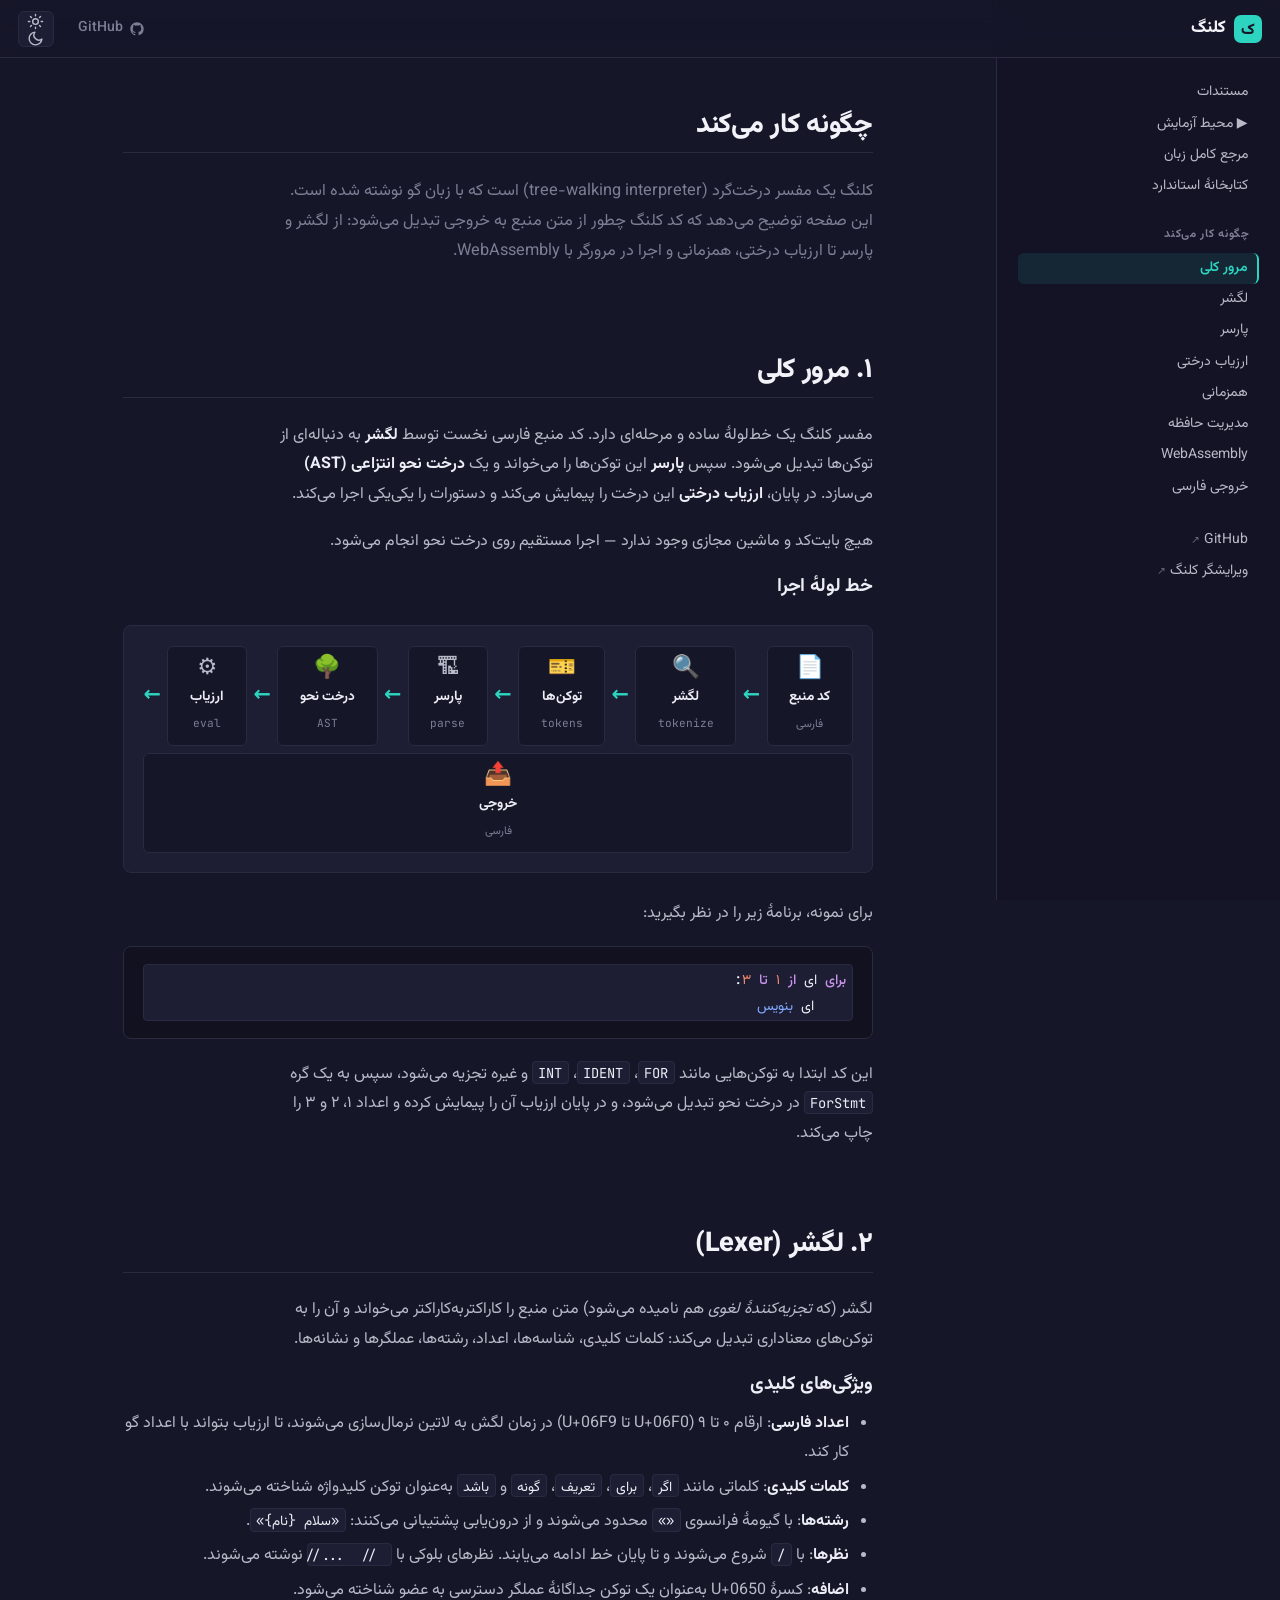
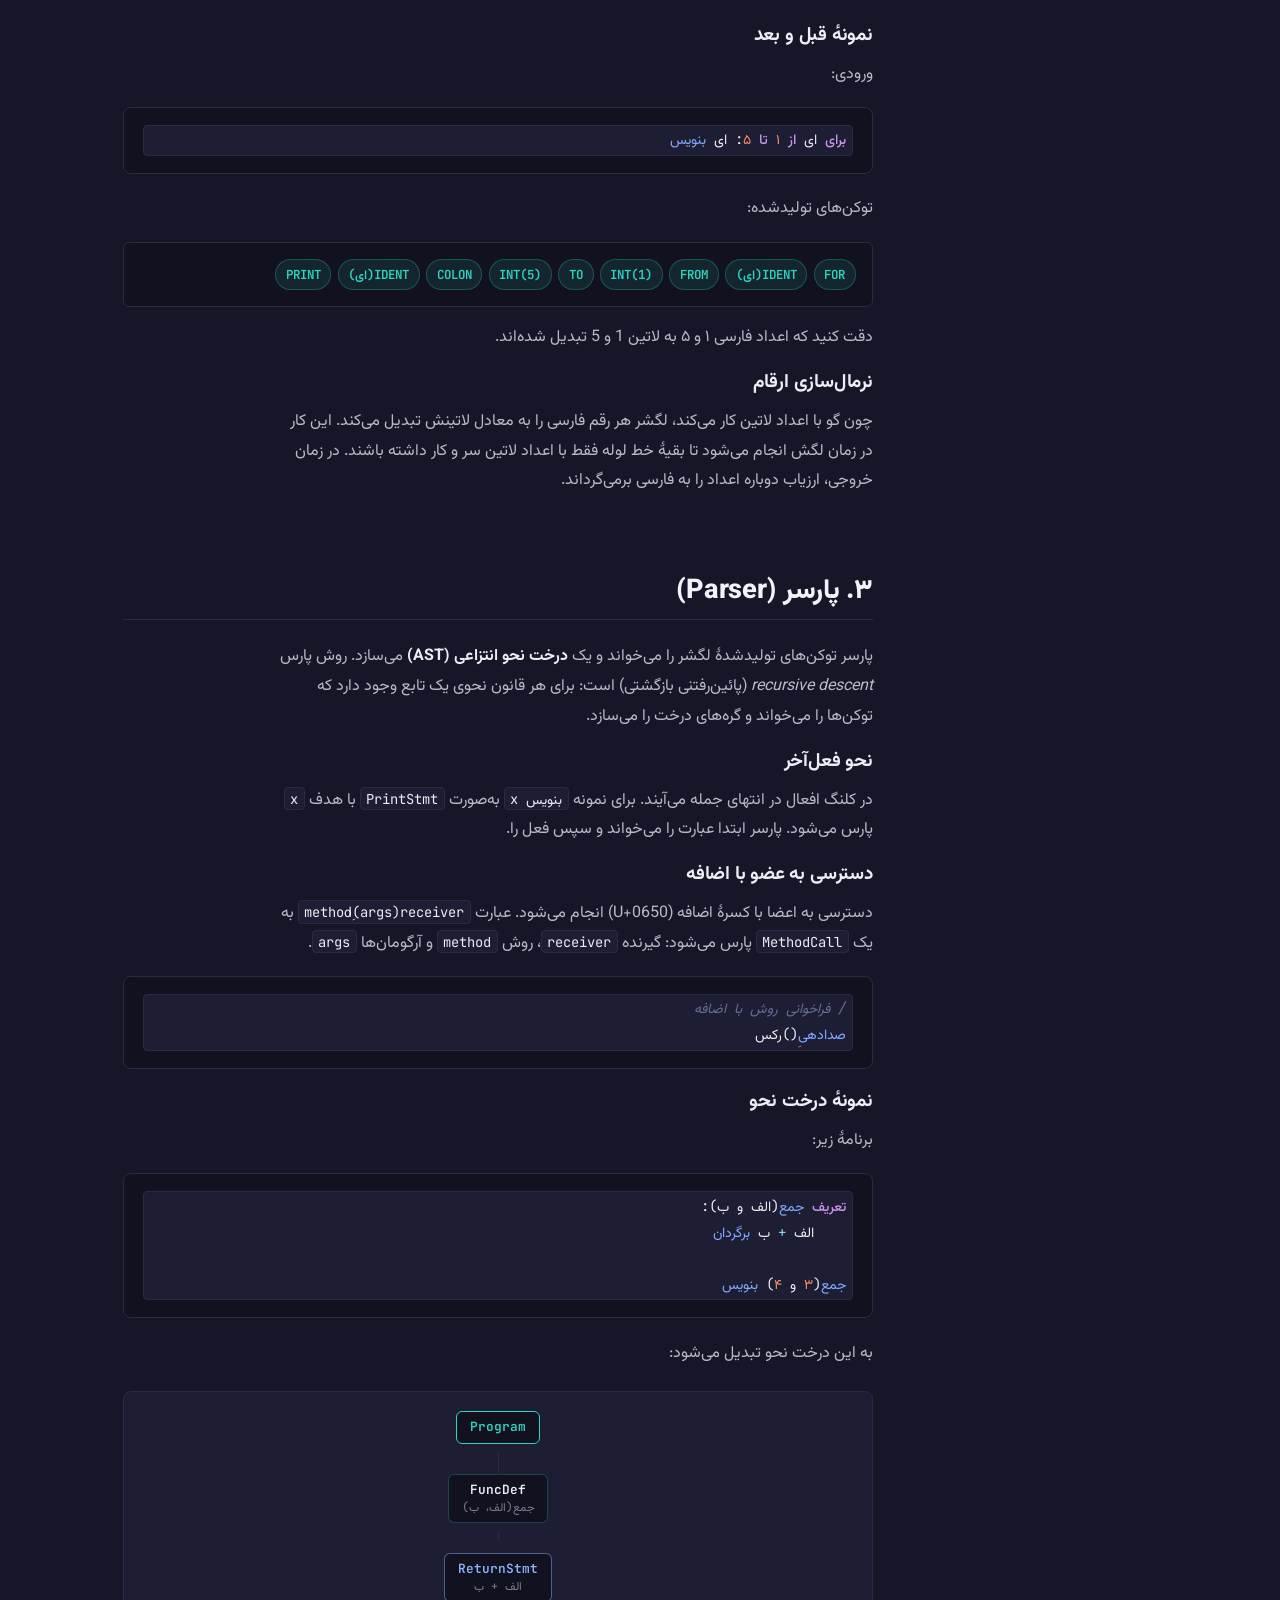
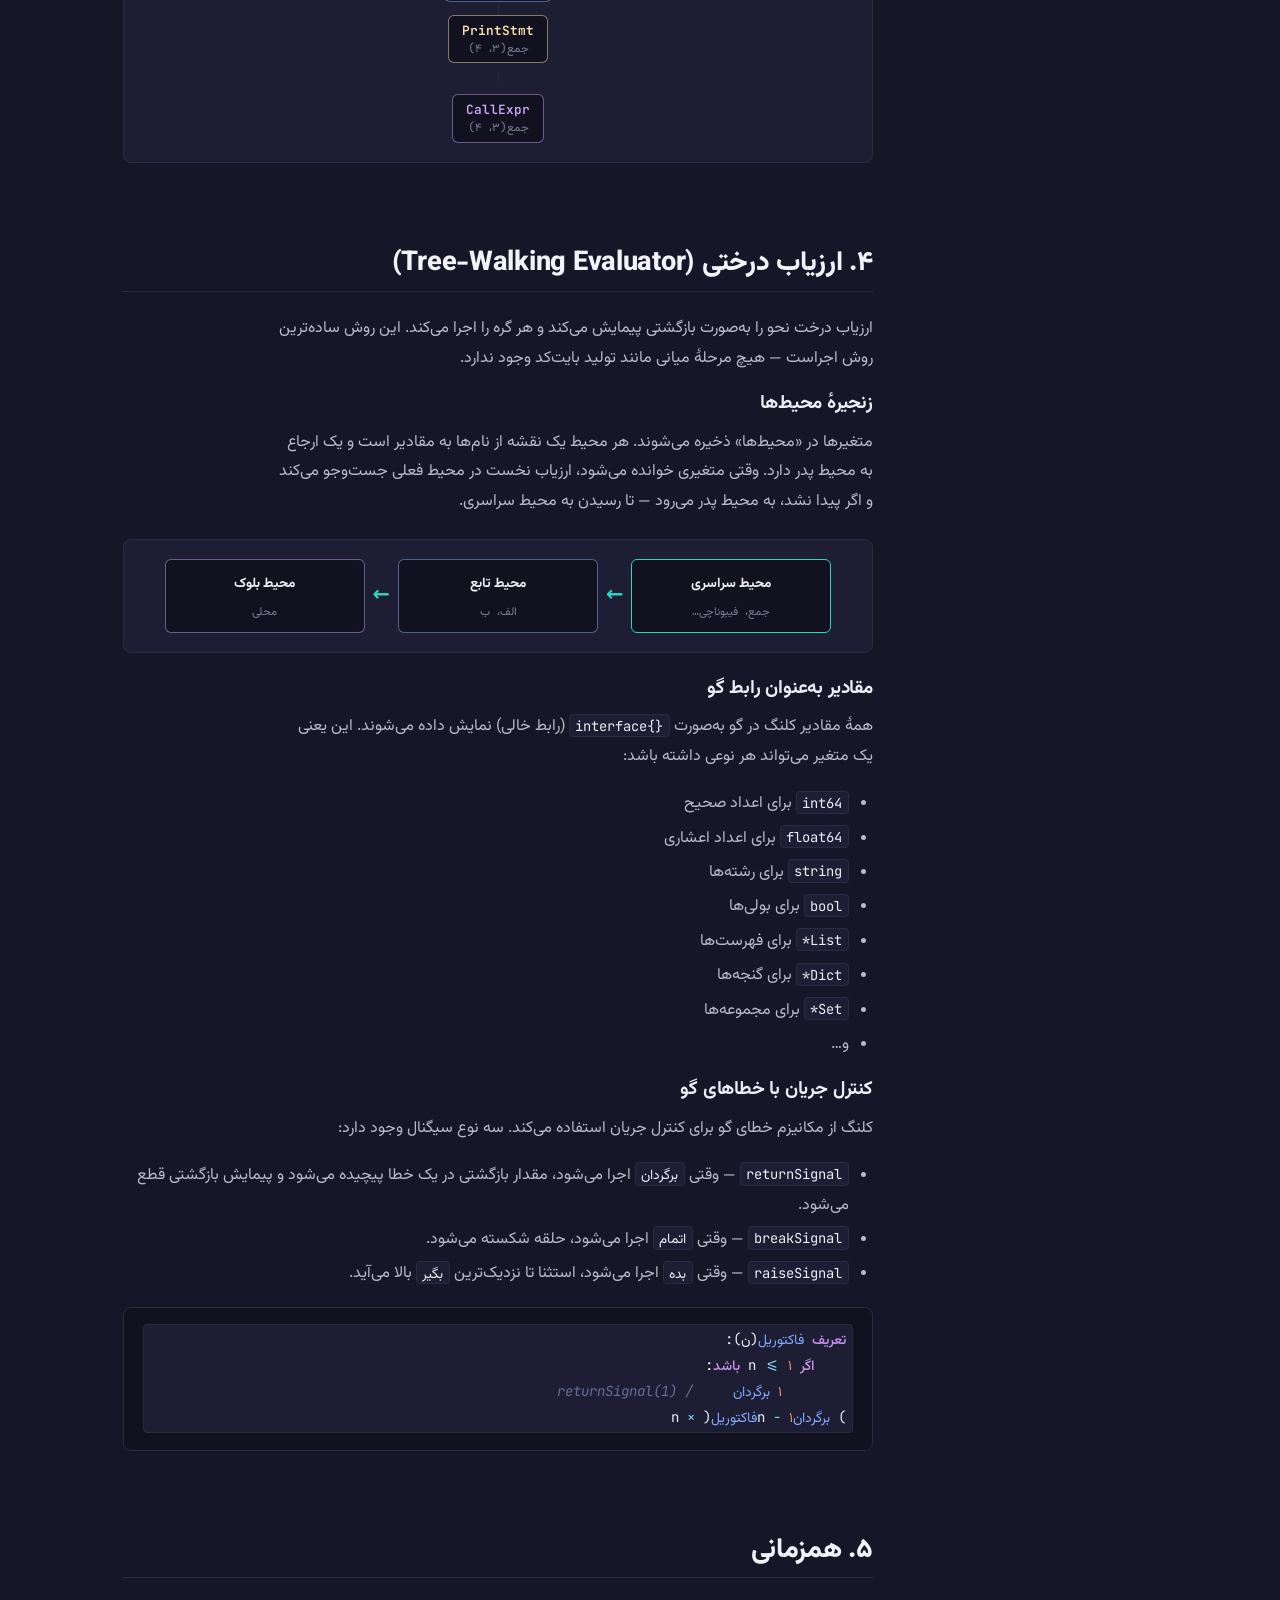
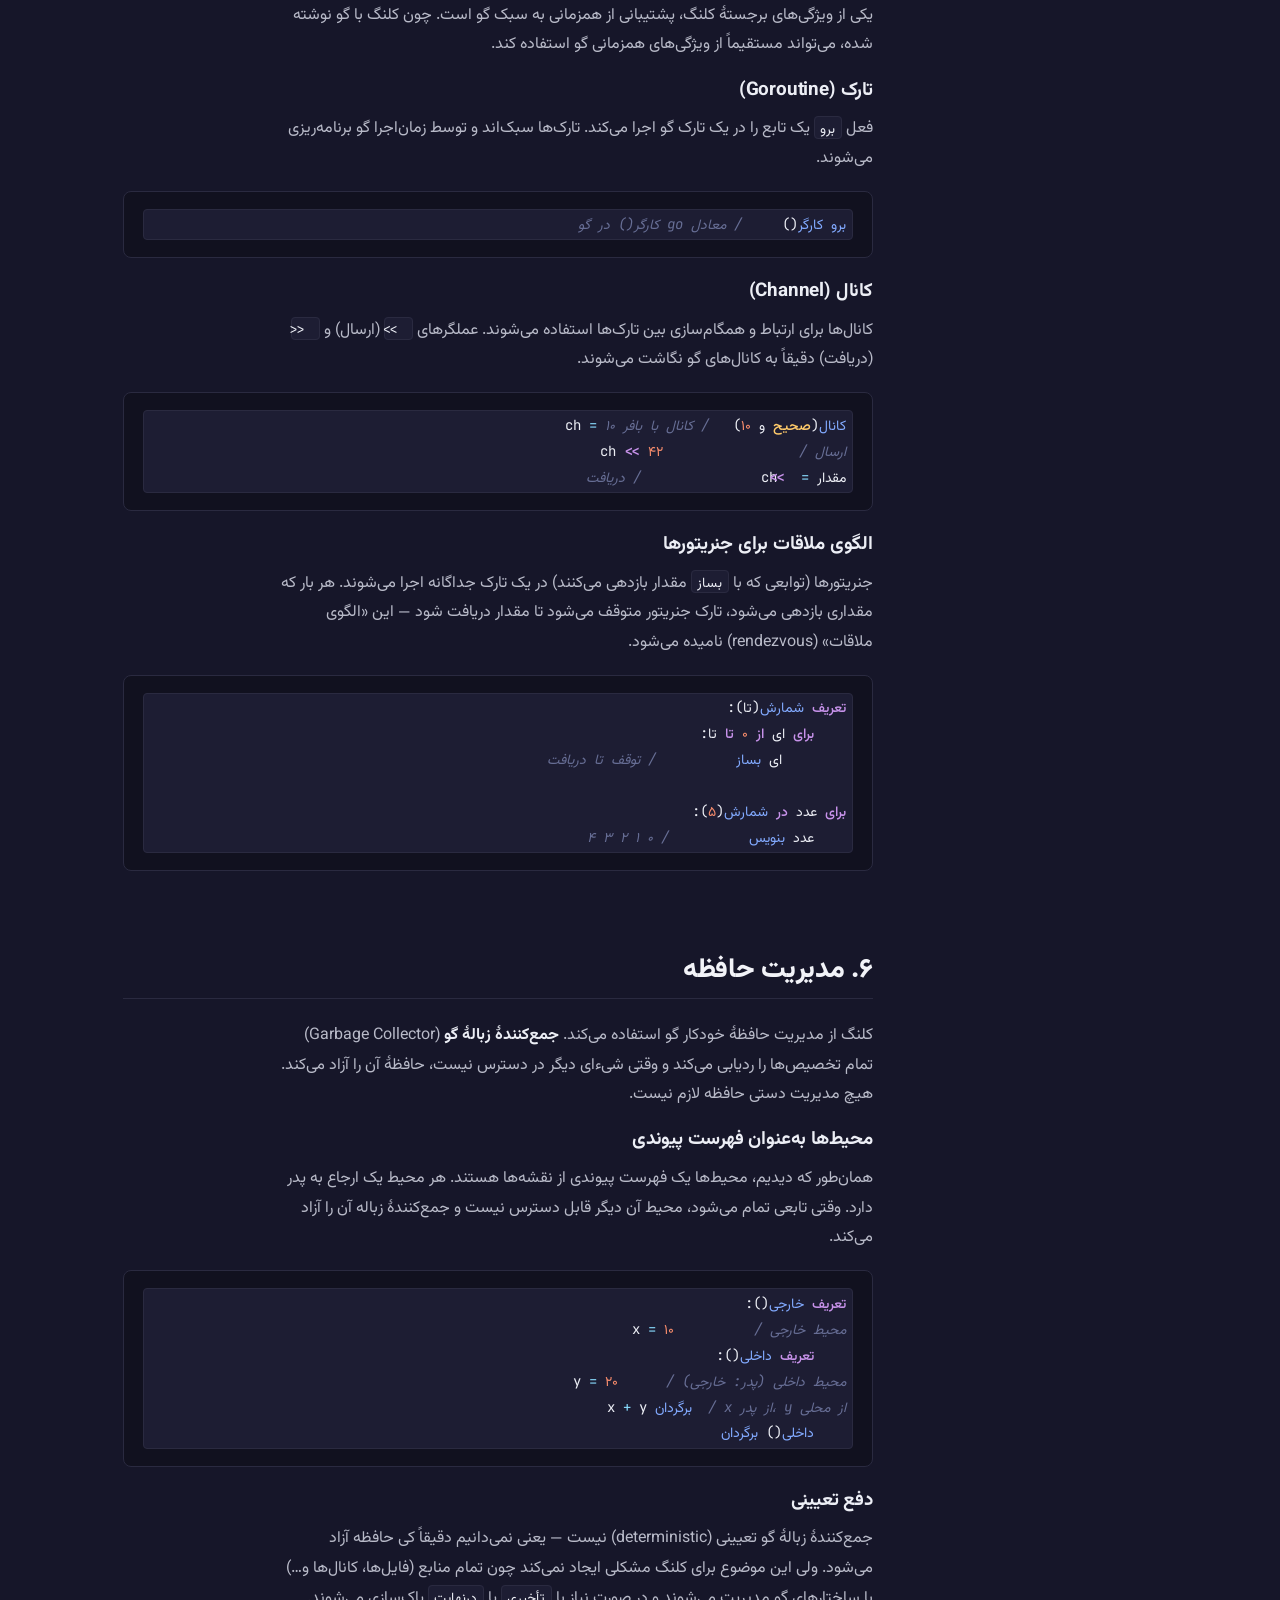
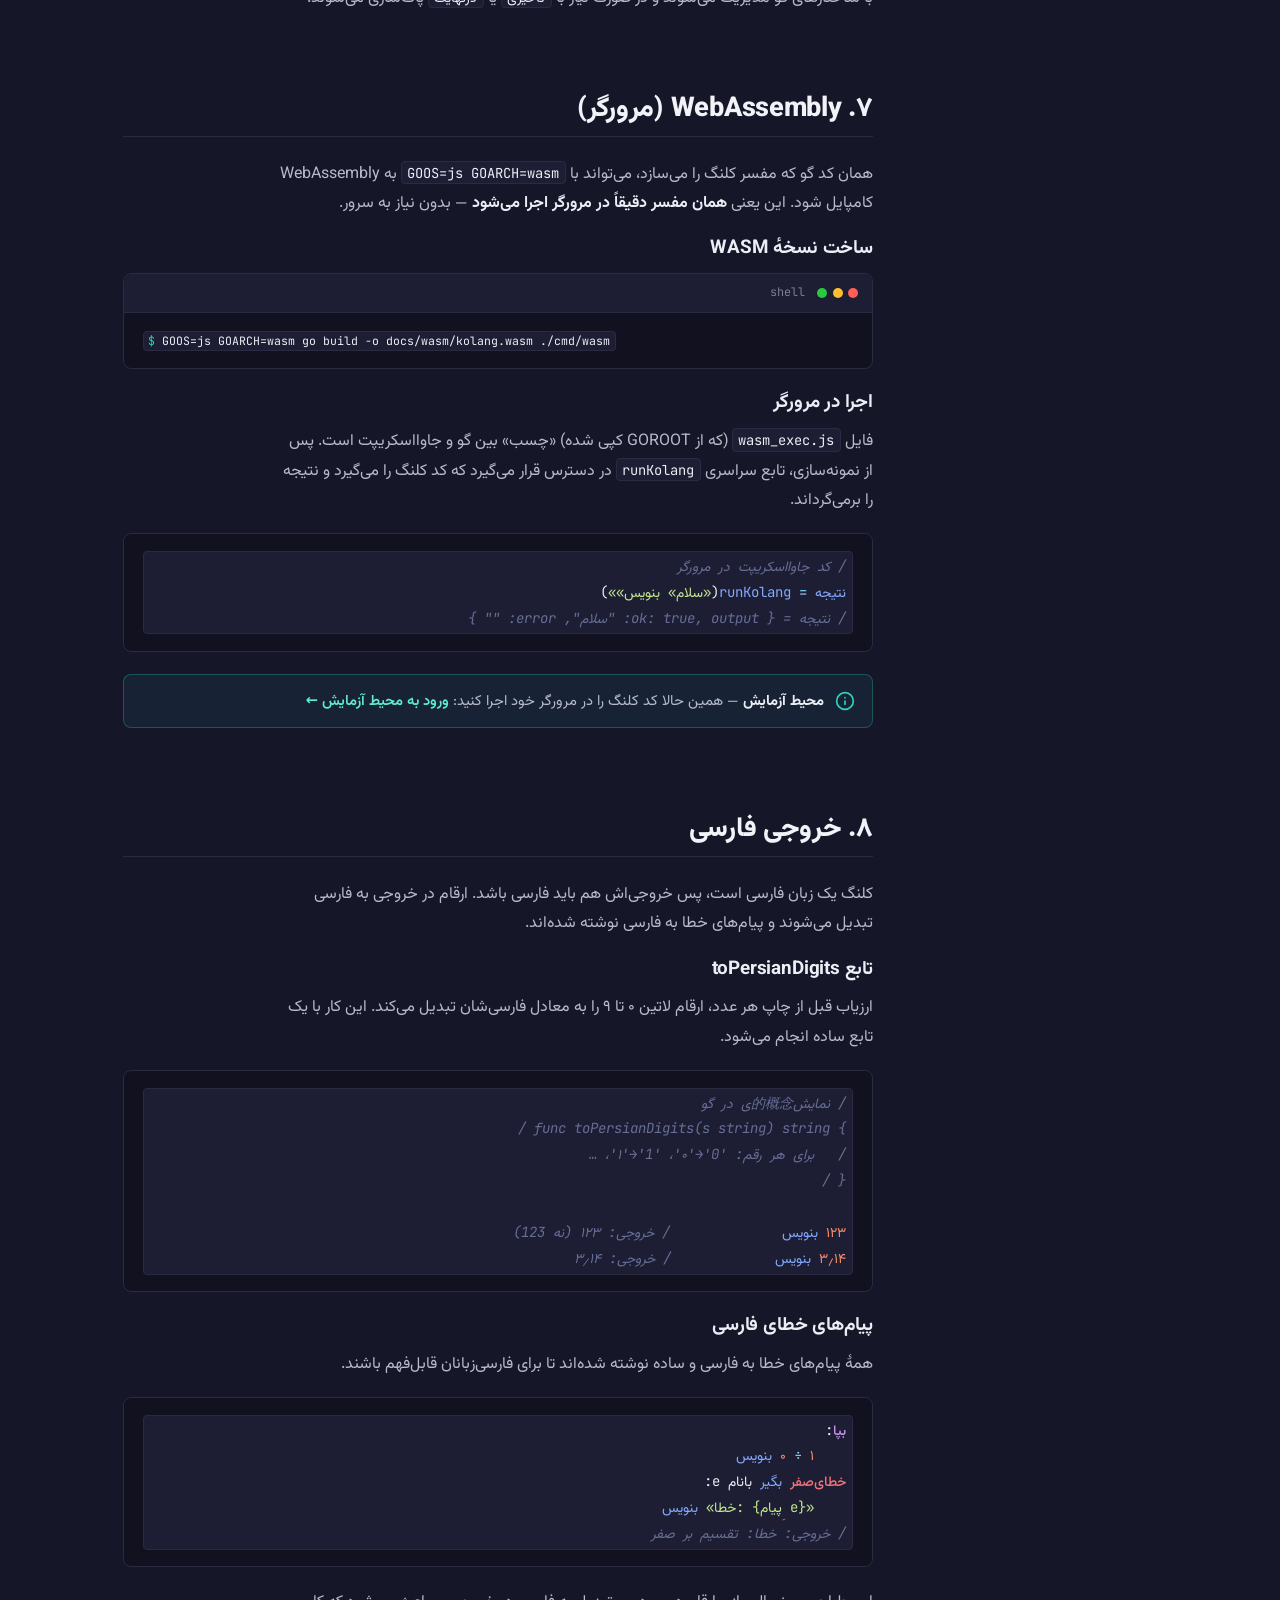
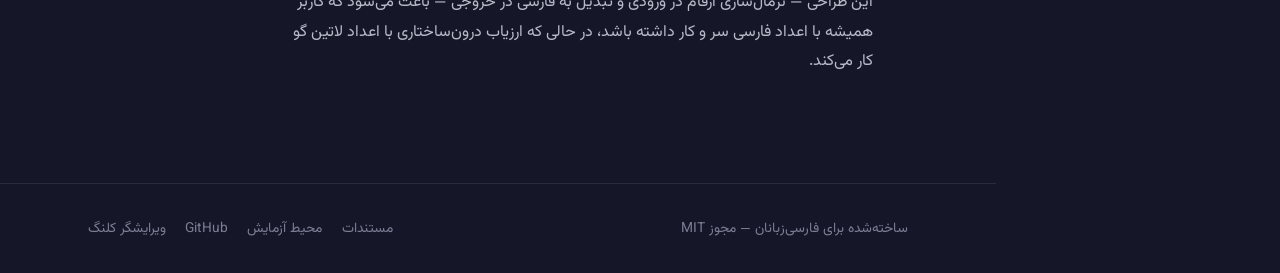
==== docs/how-it-works.html @ 3c63e70f "feat: Persian digit output + copy buttons + how-it-works page - Fix: all number output now uses Pers" ====
<!DOCTYPE html>
<html lang="fa" dir="rtl">
<head>
  <meta charset="UTF-8">
  <meta name="viewport" content="width=device-width, initial-scale=1.0">
  <title>کلنگ — چگونه کار می‌کند</title>
  <meta name="description" content="نحوهٔ کار مفسر کلنگ — از کد منبع تا خروجی. لگشر، پارسر، درخت نحو انتزاعی، ارزیاب درختی، همزمانی و WebAssembly.">
  <meta name="theme-color" content="#161629">

  <link rel="preconnect" href="https://fonts.googleapis.com">
  <link rel="preconnect" href="https://fonts.gstatic.com" crossorigin>
  <link href="https://fonts.googleapis.com/css2?family=Vazirmatn:wght@400;500;600;700;800&family=JetBrains+Mono:wght@400;500;600;700&display=swap" rel="stylesheet">

  <link rel="icon" href="data:image/svg+xml,<svg xmlns='http://www.w3.org/2000/svg' viewBox='0 0 100 100'><rect width='100' height='100' rx='22' fill='%230d9488'/><text x='50' y='72' font-size='62' text-anchor='middle' fill='white' font-family='sans-serif' font-weight='bold'>ک</text></svg>">

  <link rel="stylesheet" href="kolang-syntax-theme.css">
  <link rel="stylesheet" href="docs.css">
</head>
<body>
  <a class="skip-link" href="#main">پرش به محتوا</a>

  <!-- ============================================================ TOP BAR -->
  <header class="topbar">
    <button id="hamburger" class="hamburger" type="button" aria-label="باز کردن فهرست" aria-expanded="false">
      <svg width="20" height="20" viewBox="0 0 24 24" fill="none" stroke="currentColor" stroke-width="2" stroke-linecap="round"><path d="M3 6h18M3 12h18M3 18h18"/></svg>
    </button>
    <a class="topbar-brand" href="index.html" aria-label="کلنگ — خانه">
      <span class="brand-mark">ک</span>
      <span>کلنگ</span>
    </a>
    <span class="topbar-spacer"></span>
    <a class="topbar-link topbar-github" href="https://github.com/faralidev/kolang" target="_blank" rel="noopener">
      <svg width="16" height="16" viewBox="0 0 24 24" fill="currentColor" aria-hidden="true"><path d="M12 2C6.48 2 2 6.48 2 12c0 4.42 2.87 8.17 6.84 9.5.5.09.66-.22.66-.48v-1.7c-2.78.6-3.37-1.34-3.37-1.34-.45-1.16-1.11-1.47-1.11-1.47-.91-.62.07-.6.07-.6 1 .07 1.53 1.03 1.53 1.03.89 1.53 2.34 1.09 2.91.83.09-.65.35-1.09.63-1.34-2.22-.25-4.55-1.11-4.55-4.94 0-1.09.39-1.98 1.03-2.68-.1-.25-.45-1.27.1-2.65 0 0 .84-.27 2.75 1.02.8-.22 1.65-.33 2.5-.34.85 0 1.7.12 2.5.34 1.91-1.29 2.75-1.02 2.75-1.02.55 1.38.2 2.4.1 2.65.64.7 1.03 1.59 1.03 2.68 0 3.84-2.34 4.69-4.57 4.94.36.31.68.92.68 1.85v2.74c0 .27.16.58.67.48A10.01 10.01 0 0 0 22 12c0-5.52-4.48-10-10-10z"/></svg>
      <span>GitHub</span>
    </a>
    <button id="theme-toggle" class="theme-toggle" type="button" aria-label="تغییر حالت روشن/تاریک" aria-pressed="false">
      <svg class="icon-sun" width="17" height="17" viewBox="0 0 24 24" fill="none" stroke="currentColor" stroke-width="2" stroke-linecap="round" stroke-linejoin="round" aria-hidden="true"><circle cx="12" cy="12" r="4"/><path d="M12 2v2M12 20v2M4.9 4.9l1.4 1.4M17.7 17.7l1.4 1.4M2 12h2M20 12h2M4.9 19.1l1.4-1.4M17.7 6.3l1.4-1.4"/></svg>
      <svg class="icon-moon" width="17" height="17" viewBox="0 0 24 24" fill="none" stroke="currentColor" stroke-width="2" stroke-linecap="round" stroke-linejoin="round" aria-hidden="true"><path d="M21 12.8A9 9 0 1 1 11.2 3 7 7 0 0 0 21 12.8z"/></svg>
    </button>
  </header>

  <div id="sb-backdrop" class="sidebar-backdrop"></div>

  <!-- ============================================================ SIDEBAR -->
  <aside id="sidebar" class="sidebar" aria-label="فهرست مستندات">
    <nav class="sidebar-nav">

      <div class="sb-section">
        <a class="sb-link" href="index.html">مستندات</a>
        <a class="sb-link" href="playground.html">▶ محیط آزمایش</a>
        <a class="sb-link" href="reference.html">مرجع کامل زبان</a>
        <a class="sb-link" href="stdlib.html">کتابخانهٔ استاندارد</a>
      </div>

      <div class="sb-section">
        <span class="sb-title">چگونه کار می‌کند</span>
        <a class="sb-link" href="#overview">مرور کلی</a>
        <a class="sb-link" href="#lexer">لگشر</a>
        <a class="sb-link" href="#parser">پارسر</a>
        <a class="sb-link" href="#evaluator">ارزیاب درختی</a>
        <a class="sb-link" href="#concurrency">همزمانی</a>
        <a class="sb-link" href="#memory">مدیریت حافظه</a>
        <a class="sb-link" href="#wasm">WebAssembly</a>
        <a class="sb-link" href="#persian-output">خروجی فارسی</a>
      </div>

      <div class="sb-section">
        <a class="sb-link external" href="https://github.com/faralidev/kolang" target="_blank" rel="noopener">GitHub</a>
        <a class="sb-link external" href="https://github.com/faralidev/kolang-ide" target="_blank" rel="noopener">ویرایشگر کلنگ</a>
      </div>

    </nav>
  </aside>

  <!-- ============================================================ CONTENT -->
  <main id="main" class="content">
    <span id="top"></span>
    <div class="content-inner prose">

      <!-- ===================================================== INTRO -->
      <section class="section" id="intro">
        <h1 class="section-h2">چگونه کار می‌کند</h1>
        <p class="lead">
          کلنگ یک مفسر درخت‌گرد (tree-walking interpreter) است که با زبان گو نوشته شده است.
          این صفحه توضیح می‌دهد که کد کلنگ چطور از متن منبع به خروجی تبدیل می‌شود: از لگشر و پارسر
          تا ارزیاب درختی، همزمانی و اجرا در مرورگر با WebAssembly.
        </p>
      </section>

      <!-- ===================================================== OVERVIEW -->
      <section class="section" id="overview">
        <h2 class="section-h2">۱. مرور کلی</h2>
        <p>
          مفسر کلنگ یک خط‌لولهٔ ساده و مرحله‌ای دارد. کد منبع فارسی نخست توسط <strong>لگشر</strong>
          به دنباله‌ای از توکن‌ها تبدیل می‌شود. سپس <strong>پارسر</strong> این توکن‌ها را می‌خواند
          و یک <strong>درخت نحو انتزاعی (AST)</strong> می‌سازد. در پایان، <strong>ارزیاب درختی</strong>
          این درخت را پیمایش می‌کند و دستورات را یکی‌یکی اجرا می‌کند.
        </p>
        <p>هیچ بایت‌کد و ماشین مجازی وجود ندارد — اجرا مستقیم روی درخت نحو انجام می‌شود.</p>

        <h3 class="section-h3">خط لولهٔ اجرا</h3>
        <div class="pipeline" role="img" aria-label="خط لولهٔ اجرای کلنگ: کد منبع، لگشر، توکن‌ها، پارسر، درخت نحو، ارزیاب، خروجی">
          <div class="pipeline-step">
            <span class="pipeline-icon">📄</span>
            <span class="pipeline-label">کد منبع</span>
            <span class="pipeline-sub">فارسی</span>
          </div>
          <span class="pipeline-arrow" aria-hidden="true">←</span>
          <div class="pipeline-step">
            <span class="pipeline-icon">🔍</span>
            <span class="pipeline-label">لگشر</span>
            <span class="pipeline-sub">tokenize</span>
          </div>
          <span class="pipeline-arrow" aria-hidden="true">←</span>
          <div class="pipeline-step">
            <span class="pipeline-icon">🎫</span>
            <span class="pipeline-label">توکن‌ها</span>
            <span class="pipeline-sub">tokens</span>
          </div>
          <span class="pipeline-arrow" aria-hidden="true">←</span>
          <div class="pipeline-step">
            <span class="pipeline-icon">🏗</span>
            <span class="pipeline-label">پارسر</span>
            <span class="pipeline-sub">parse</span>
          </div>
          <span class="pipeline-arrow" aria-hidden="true">←</span>
          <div class="pipeline-step">
            <span class="pipeline-icon">🌳</span>
            <span class="pipeline-label">درخت نحو</span>
            <span class="pipeline-sub">AST</span>
          </div>
          <span class="pipeline-arrow" aria-hidden="true">←</span>
          <div class="pipeline-step">
            <span class="pipeline-icon">⚙️</span>
            <span class="pipeline-label">ارزیاب</span>
            <span class="pipeline-sub">eval</span>
          </div>
          <span class="pipeline-arrow" aria-hidden="true">←</span>
          <div class="pipeline-step">
            <span class="pipeline-icon">📤</span>
            <span class="pipeline-label">خروجی</span>
            <span class="pipeline-sub">فارسی</span>
          </div>
        </div>

        <p>برای نمونه، برنامهٔ زیر را در نظر بگیرید:</p>
        <pre class="kolang-code" dir="ltr"><code><span class="kolang-keyword">برای</span> ای <span class="kolang-keyword">از</span> <span class="kolang-number">۱</span> <span class="kolang-keyword">تا</span> <span class="kolang-number">۳</span>:
    ای <span class="kolang-builtin">بنویس</span></code></pre>
        <p>
          این کد ابتدا به توکن‌هایی مانند <code>FOR</code>، <code>IDENT</code>، <code>INT</code> و غیره
          تجزیه می‌شود، سپس به یک گره <code>ForStmt</code> در درخت نحو تبدیل می‌شود، و در پایان
          ارزیاب آن را پیمایش کرده و اعداد ۱، ۲ و ۳ را چاپ می‌کند.
        </p>
      </section>

      <!-- ===================================================== LEXER -->
      <section class="section" id="lexer">
        <h2 class="section-h2">۲. لگشر (Lexer)</h2>
        <p>
          لگشر (که <em>تجزیه‌کنندهٔ لغوی</em> هم نامیده می‌شود) متن منبع را کاراکتر‌به‌کاراکتر
          می‌خواند و آن را به توکن‌های معناداری تبدیل می‌کند: کلمات کلیدی، شناسه‌ها، اعداد،
          رشته‌ها، عملگرها و نشانه‌ها.
        </p>

        <h3 class="section-h3">ویژگی‌های کلیدی</h3>
        <ul>
          <li><strong>اعداد فارسی</strong>: ارقام ۰ تا ۹ (U+06F0 تا U+06F9) در زمان لگش به لاتین نرمال‌سازی می‌شوند، تا ارزیاب بتواند با اعداد گو کار کند.</li>
          <li><strong>کلمات کلیدی</strong>: کلماتی مانند <code>اگر</code>، <code>برای</code>، <code>تعریف</code>، <code>گونه</code> و <code>باشد</code> به‌عنوان توکن کلیدواژه شناخته می‌شوند.</li>
          <li><strong>رشته‌ها</strong>: با گیومهٔ فرانسوی <code>«»</code> محدود می‌شوند و از درون‌یابی پشتیبانی می‌کنند: <code>«سلام {نام}»</code>.</li>
          <li><strong>نظرها</strong>: با <code>/</code> شروع می‌شوند و تا پایان خط ادامه می‌یابند. نظرهای بلوکی با <code>// ... //</code> نوشته می‌شوند.</li>
          <li><strong>اضافه</strong>: کسرهٔ U+0650 به‌عنوان یک توکن جداگانهٔ عملگر دسترسی به عضو شناخته می‌شود.</li>
        </ul>

        <h3 class="section-h3">نمونهٔ قبل و بعد</h3>
        <p>ورودی:</p>
        <pre class="kolang-code" dir="ltr"><code><span class="kolang-keyword">برای</span> ای <span class="kolang-keyword">از</span> <span class="kolang-number">۱</span> <span class="kolang-keyword">تا</span> <span class="kolang-number">۵</span>: ای <span class="kolang-builtin">بنویس</span></code></pre>
        <p>توکن‌های تولیدشده:</p>
        <div class="token-list">
          <span class="token-chip">FOR</span>
          <span class="token-chip">IDENT(ای)</span>
          <span class="token-chip">FROM</span>
          <span class="token-chip">INT(1)</span>
          <span class="token-chip">TO</span>
          <span class="token-chip">INT(5)</span>
          <span class="token-chip">COLON</span>
          <span class="token-chip">IDENT(ای)</span>
          <span class="token-chip">PRINT</span>
        </div>
        <p>دقت کنید که اعداد فارسی ۱ و ۵ به لاتین 1 و 5 تبدیل شده‌اند.</p>

        <h3 class="section-h3">نرمال‌سازی ارقام</h3>
        <p>
          چون گو با اعداد لاتین کار می‌کند، لگشر هر رقم فارسی را به معادل لاتینش تبدیل می‌کند.
          این کار در زمان لگش انجام می‌شود تا بقیهٔ خط لوله فقط با اعداد لاتین سر و کار داشته باشند.
          در زمان خروجی، ارزیاب دوباره اعداد را به فارسی برمی‌گرداند.
        </p>
      </section>

      <!-- ===================================================== PARSER -->
      <section class="section" id="parser">
        <h2 class="section-h2">۳. پارسر (Parser)</h2>
        <p>
          پارسر توکن‌های تولیدشدهٔ لگشر را می‌خواند و یک <strong>درخت نحو انتزاعی (AST)</strong>
          می‌سازد. روش پارس <em>recursive descent</em> (پائین‌رفتنی بازگشتی) است: برای هر قانون
          نحوی یک تابع وجود دارد که توکن‌ها را می‌خواند و گره‌های درخت را می‌سازد.
        </p>

        <h3 class="section-h3">نحو فعل‌آخر</h3>
        <p>
          در کلنگ افعال در انتهای جمله می‌آیند. برای نمونه <code>x بنویس</code> به‌صورت
          <code>PrintStmt</code> با هدف <code>x</code> پارس می‌شود. پارسر ابتدا عبارت را می‌خواند
          و سپس فعل را.
        </p>

        <h3 class="section-h3">دسترسی به عضو با اضافه</h3>
        <p>
          دسترسی به اعضا با کسرهٔ اضافه (U+0650) انجام می‌شود. عبارت
          <code>methodِ(args)receiver</code> به یک <code>MethodCall</code> پارس می‌شود: گیرنده
          <code>receiver</code>، روش <code>method</code> و آرگومان‌ها <code>args</code>.
        </p>
        <pre class="kolang-code" dir="ltr"><code><span class="kolang-comment">/ فراخوانی روش با اضافه</span>
<span class="kolang-function-name">صدادهی</span><span class="kolang-ezafe">ِ</span>()رکس</code></pre>

        <h3 class="section-h3">نمونهٔ درخت نحو</h3>
        <p>برنامهٔ زیر:</p>
        <pre class="kolang-code" dir="ltr"><code><span class="kolang-keyword">تعریف</span> <span class="kolang-function-name">جمع</span>(الف و ب):
    الف <span class="kolang-operator">+</span> ب <span class="kolang-builtin">برگردان</span>

<span class="kolang-function-name">جمع</span>(<span class="kolang-number">۳</span> و <span class="kolang-number">۴</span>) <span class="kolang-builtin">بنویس</span></code></pre>
        <p>به این درخت نحو تبدیل می‌شود:</p>
        <div class="ast-tree" role="img" aria-label="نمایش درخت نحو">
          <div class="ast-node ast-root">Program</div>
          <div class="ast-children">
            <div class="ast-branch">
              <div class="ast-node ast-func">FuncDef<br><small>جمع(الف، ب)</small></div>
              <div class="ast-children">
                <div class="ast-node ast-expr">ReturnStmt<br><small>الف + ب</small></div>
              </div>
            </div>
            <div class="ast-branch">
              <div class="ast-node ast-stmt">PrintStmt<br><small>جمع(۳، ۴)</small></div>
              <div class="ast-children">
                <div class="ast-node ast-call">CallExpr<br><small>جمع(۳، ۴)</small></div>
              </div>
            </div>
          </div>
        </div>
      </section>

      <!-- ===================================================== EVALUATOR -->
      <section class="section" id="evaluator">
        <h2 class="section-h2">۴. ارزیاب درختی (Tree-Walking Evaluator)</h2>
        <p>
          ارزیاب درخت نحو را به‌صورت بازگشتی پیمایش می‌کند و هر گره را اجرا می‌کند. این روش
          ساده‌ترین روش اجراست — هیچ مرحلهٔ میانی مانند تولید بایت‌کد وجود ندارد.
        </p>

        <h3 class="section-h3">زنجیرهٔ محیط‌ها</h3>
        <p>
          متغیرها در «محیط‌ها» ذخیره می‌شوند. هر محیط یک نقشه از نام‌ها به مقادیر است و یک
          ارجاع به محیط پدر دارد. وقتی متغیری خوانده می‌شود، ارزیاب نخست در محیط فعلی جست‌وجو
          می‌کند و اگر پیدا نشد، به محیط پدر می‌رود — تا رسیدن به محیط سراسری.
        </p>
        <div class="env-chain" role="img" aria-label="زنجیرهٔ محیط‌ها">
          <div class="env-box env-global"><strong>محیط سراسری</strong><br><small>جمع، فیبوناچی…</small></div>
          <span class="env-arrow" aria-hidden="true">←</span>
          <div class="env-box env-func"><strong>محیط تابع</strong><br><small>الف، ب</small></div>
          <span class="env-arrow" aria-hidden="true">←</span>
          <div class="env-box env-block"><strong>محیط بلوک</strong><br><small>محلی</small></div>
        </div>

        <h3 class="section-h3">مقادیر به‌عنوان رابط گو</h3>
        <p>
          همهٔ مقادیر کلنگ در گو به‌صورت <code>interface{}</code> (رابط خالی) نمایش داده می‌شوند.
          این یعنی یک متغیر می‌تواند هر نوعی داشته باشد:
        </p>
        <ul>
          <li><code>int64</code> برای اعداد صحیح</li>
          <li><code>float64</code> برای اعداد اعشاری</li>
          <li><code>string</code> برای رشته‌ها</li>
          <li><code>bool</code> برای بولی‌ها</li>
          <li><code>*List</code> برای فهرست‌ها</li>
          <li><code>*Dict</code> برای گنجه‌ها</li>
          <li><code>*Set</code> برای مجموعه‌ها</li>
          <li>و…</li>
        </ul>

        <h3 class="section-h3">کنترل جریان با خطاهای گو</h3>
        <p>
          کلنگ از مکانیزم خطای گو برای کنترل جریان استفاده می‌کند. سه نوع سیگنال وجود دارد:
        </p>
        <ul>
          <li><code>returnSignal</code> — وقتی <code>برگردان</code> اجرا می‌شود، مقدار بازگشتی در یک خطا پیچیده می‌شود و پیمایش بازگشتی قطع می‌شود.</li>
          <li><code>breakSignal</code> — وقتی <code>اتمام</code> اجرا می‌شود، حلقه شکسته می‌شود.</li>
          <li><code>raiseSignal</code> — وقتی <code>بده</code> اجرا می‌شود، استثنا تا نزدیک‌ترین <code>بگیر</code> بالا می‌آید.</li>
        </ul>
        <pre class="kolang-code" dir="ltr"><code><span class="kolang-keyword">تعریف</span> <span class="kolang-function-name">فاکتوریل</span>(ن):
    <span class="kolang-keyword">اگر</span> n <span class="kolang-operator">&lt;=</span> <span class="kolang-number">۱</span> <span class="kolang-keyword">باشد</span>:
        <span class="kolang-number">۱</span> <span class="kolang-builtin">برگردان</span>     <span class="kolang-comment">/ returnSignal(1)</span>
    n <span class="kolang-operator">×</span> <span class="kolang-function-name">فاکتوریل</span>(n <span class="kolang-operator">-</span> <span class="kolang-number">۱</span>) <span class="kolang-builtin">برگردان</span></code></pre>
      </section>

      <!-- ===================================================== CONCURRENCY -->
      <section class="section" id="concurrency">
        <h2 class="section-h2">۵. همزمانی</h2>
        <p>
          یکی از ویژگی‌های برجستهٔ کلنگ، پشتیبانی از همزمانی به سبک گو است. چون کلنگ با گو نوشته
          شده، می‌تواند مستقیماً از ویژگی‌های همزمانی گو استفاده کند.
        </p>

        <h3 class="section-h3">تارک (Goroutine)</h3>
        <p>
          فعل <code>برو</code> یک تابع را در یک تارک گو اجرا می‌کند. تارک‌ها سبک‌اند و توسط
          زمان‌اجرا گو برنامه‌ریزی می‌شوند.
        </p>
        <pre class="kolang-code" dir="ltr"><code><span class="kolang-builtin">برو</span> <span class="kolang-function-name">کارگر</span>()     <span class="kolang-comment">/ معادل go کارگر() در گو</span></code></pre>

        <h3 class="section-h3">کانال (Channel)</h3>
        <p>
          کانال‌ها برای ارتباط و همگام‌سازی بین تارک‌ها استفاده می‌شوند. عملگرهای
          <code>&lt;&lt;</code> (ارسال) و <code>&gt;&gt;</code> (دریافت) دقیقاً به کانال‌های گو نگاشت می‌شوند.
        </p>
        <pre class="kolang-code" dir="ltr"><code>ch <span class="kolang-operator">=</span> <span class="kolang-builtin">کانال</span>(<span class="kolang-class-name">صحیح</span> و <span class="kolang-number">۱۰</span>)   <span class="kolang-comment">/ کانال با بافر ۱۰</span>
ch <span class="kolang-channel-op">&lt;&lt;</span> <span class="kolang-number">۴۲</span>                 <span class="kolang-comment">/ ارسال</span>
مقدار <span class="kolang-operator">=</span> <span class="kolang-channel-op">&gt;&gt;</span>ch               <span class="kolang-comment">/ دریافت</span></code></pre>

        <h3 class="section-h3">الگوی ملاقات برای جنریتورها</h3>
        <p>
          جنریتورها (توابعی که با <code>بساز</code> مقدار بازدهی می‌کنند) در یک تارک جداگانه اجرا
          می‌شوند. هر بار که مقداری بازدهی می‌شود، تارک جنریتور متوقف می‌شود تا مقدار دریافت شود —
          این «الگوی ملاقات» (rendezvous) نامیده می‌شود.
        </p>
        <pre class="kolang-code" dir="ltr"><code><span class="kolang-keyword">تعریف</span> <span class="kolang-function-name">شمارش</span>(تا):
    <span class="kolang-keyword">برای</span> ای <span class="kolang-keyword">از</span> <span class="kolang-number">۰</span> <span class="kolang-keyword">تا</span> تا:
        ای <span class="kolang-builtin">بساز</span>          <span class="kolang-comment">/ توقف تا دریافت</span>

<span class="kolang-keyword">برای</span> عدد <span class="kolang-keyword">در</span> <span class="kolang-function-name">شمارش</span>(<span class="kolang-number">۵</span>):
    عدد <span class="kolang-builtin">بنویس</span>          <span class="kolang-comment">/ ۰ ۱ ۲ ۳ ۴</span></code></pre>
      </section>

      <!-- ===================================================== MEMORY -->
      <section class="section" id="memory">
        <h2 class="section-h2">۶. مدیریت حافظه</h2>
        <p>
          کلنگ از مدیریت حافظهٔ خودکار گو استفاده می‌کند. <strong>جمع‌کنندهٔ زبالهٔ گو</strong>
          (Garbage Collector) تمام تخصیص‌ها را ردیابی می‌کند و وقتی شیء‌ای دیگر در دسترس نیست،
          حافظهٔ آن را آزاد می‌کند. هیچ مدیریت دستی حافظه لازم نیست.
        </p>

        <h3 class="section-h3">محیط‌ها به‌عنوان فهرست پیوندی</h3>
        <p>
          همان‌طور که دیدیم، محیط‌ها یک فهرست پیوندی از نقشه‌ها هستند. هر محیط یک ارجاع به پدر
          دارد. وقتی تابعی تمام می‌شود، محیط آن دیگر قابل دسترس نیست و جمع‌کنندهٔ زباله آن را
          آزاد می‌کند.
        </p>
        <pre class="kolang-code" dir="ltr"><code><span class="kolang-keyword">تعریف</span> <span class="kolang-function-name">خارجی</span>():
    x <span class="kolang-operator">=</span> <span class="kolang-number">۱۰</span>          <span class="kolang-comment">/ محیط خارجی</span>
    <span class="kolang-keyword">تعریف</span> <span class="kolang-function-name">داخلی</span>():
        y <span class="kolang-operator">=</span> <span class="kolang-number">۲۰</span>      <span class="kolang-comment">/ محیط داخلی (پدر: خارجی)</span>
        x <span class="kolang-operator">+</span> y <span class="kolang-builtin">برگردان</span>  <span class="kolang-comment">/ x از پدر، y از محلی</span>
    <span class="kolang-function-name">داخلی</span>() <span class="kolang-builtin">برگردان</span></code></pre>

        <h3 class="section-h3">دفع تعیینی</h3>
        <p>
          جمع‌کنندهٔ زبالهٔ گو تعیینی (deterministic) نیست — یعنی نمی‌دانیم دقیقاً کی حافظه آزاد
          می‌شود. ولی این موضوع برای کلنگ مشکلی ایجاد نمی‌کند چون تمام منابع (فایل‌ها، کانال‌ها و…)
          با ساختارهای گو مدیریت می‌شوند و در صورت نیاز با <code>تأخیری</code> یا <code>درنهایت</code>
          پاک‌سازی می‌شوند.
        </p>
      </section>

      <!-- ===================================================== WASM -->
      <section class="section" id="wasm">
        <h2 class="section-h2">۷. WebAssembly (مرورگر)</h2>
        <p>
          همان کد گو که مفسر کلنگ را می‌سازد، می‌تواند با <code>GOOS=js GOARCH=wasm</code> به
          WebAssembly کامپایل شود. این یعنی <strong>همان مفسر دقیقاً در مرورگر اجرا می‌شود</strong> —
          بدون نیاز به سرور.
        </p>

        <h3 class="section-h3">ساخت نسخهٔ WASM</h3>
        <div class="terminal">
          <div class="terminal-bar"><span class="dots"><span class="dot dot-r"></span><span class="dot dot-y"></span><span class="dot dot-g"></span></span><span class="terminal-title">shell</span></div>
          <pre class="terminal-body"><code><span class="prompt">$</span> GOOS=js GOARCH=wasm go build -o docs/wasm/kolang.wasm ./cmd/wasm</code></pre>
        </div>

        <h3 class="section-h3">اجرا در مرورگر</h3>
        <p>
          فایل <code>wasm_exec.js</code> (که از GOROOT کپی شده) «چسب» بین گو و جاوااسکریپت است.
          پس از نمونه‌سازی، تابع سراسری <code>runKolang</code> در دسترس قرار می‌گیرد که کد کلنگ
          را می‌گیرد و نتیجه را برمی‌گرداند.
        </p>
        <pre class="kolang-code" dir="ltr"><code><span class="kolang-comment">/ کد جاوااسکریپت در مرورگر</span>
<span class="kolang-builtin">نتیجه</span> <span class="kolang-operator">=</span> <span class="kolang-function-name">runKolang</span>(<span class="kolang-string">««سلام» بنویس»</span>)
<span class="kolang-comment">/ نتیجه = { ok: true, output: "سلام", error: "" }</span></code></pre>

        <div class="callout">
          <svg class="callout-icon" viewBox="0 0 24 24" fill="none" stroke="currentColor" stroke-width="2" stroke-linecap="round" stroke-linejoin="round" aria-hidden="true"><circle cx="12" cy="12" r="10"/><path d="M12 16v-4M12 8h.01"/></svg>
          <div class="callout-body">
            <strong>محیط آزمایش</strong> — همین حالا کد کلنگ را در مرورگر خود اجرا کنید:
            <a href="playground.html">ورود به محیط آزمایش ←</a>
          </div>
        </div>
      </section>

      <!-- ===================================================== PERSIAN OUTPUT -->
      <section class="section" id="persian-output">
        <h2 class="section-h2">۸. خروجی فارسی</h2>
        <p>
          کلنگ یک زبان فارسی است، پس خروجی‌اش هم باید فارسی باشد. ارقام در خروجی به فارسی
          تبدیل می‌شوند و پیام‌های خطا به فارسی نوشته شده‌اند.
        </p>

        <h3 class="section-h3">تابع toPersianDigits</h3>
        <p>
          ارزیاب قبل از چاپ هر عدد، ارقام لاتین ۰ تا ۹ را به معادل فارسی‌شان تبدیل می‌کند.
          این کار با یک تابع ساده انجام می‌شود.
        </p>
        <pre class="kolang-code" dir="ltr"><code><span class="kolang-comment">/ نمایش的概念ی در گو</span>
<span class="kolang-comment">/ func toPersianDigits(s string) string {</span>
<span class="kolang-comment">/   برای هر رقم: '0'→'۰'، '1'→'۱'، …</span>
<span class="kolang-comment">/ }</span>

<span class="kolang-number">۱۲۳</span> <span class="kolang-builtin">بنویس</span>              <span class="kolang-comment">/ خروجی: ۱۲۳ (نه 123)</span>
<span class="kolang-number">۳٫۱۴</span> <span class="kolang-builtin">بنویس</span>             <span class="kolang-comment">/ خروجی: ۳٫۱۴</span></code></pre>

        <h3 class="section-h3">پیام‌های خطای فارسی</h3>
        <p>
          همهٔ پیام‌های خطا به فارسی و ساده نوشته شده‌اند تا برای فارسی‌زبانان قابل‌فهم باشند.
        </p>
        <pre class="kolang-code" dir="ltr"><code><span class="kolang-keyword">بپا</span>:
    <span class="kolang-number">۱</span> <span class="kolang-operator">÷</span> <span class="kolang-number">۰</span> <span class="kolang-builtin">بنویس</span>
<span class="kolang-error-type">خطای‌صفر</span> <span class="kolang-builtin">بگیر</span> بانام e:
    <span class="kolang-string">«خطا: {پیام<span class="kolang-ezafe">ِ</span> e}»</span> <span class="kolang-builtin">بنویس</span>
<span class="kolang-comment">/ خروجی: خطا: تقسیم بر صفر</span></code></pre>

        <p>
          این طراحی — نرمال‌سازی ارقام در ورودی و تبدیل به فارسی در خروجی — باعث می‌شود که
          کاربر همیشه با اعداد فارسی سر و کار داشته باشد، در حالی که ارزیاب درون‌ساختاری با
          اعداد لاتین گو کار می‌کند.
        </p>
      </section>

    </div>
  </main>

  <!-- ============================================================ FOOTER -->
  <footer class="footer">
    <div class="footer-inner">
      <span>ساخته‌شده برای فارسی‌زبانان — مجوز MIT</span>
      <div class="footer-links">
        <a href="index.html">مستندات</a>
        <a href="playground.html">محیط آزمایش</a>
        <a href="https://github.com/faralidev/kolang" target="_blank" rel="noopener">GitHub</a>
        <a href="https://github.com/faralidev/kolang-ide" target="_blank" rel="noopener">ویرایشگر کلنگ</a>
      </div>
    </div>
  </footer>

  <!-- ============================================================ JS -->
  <script>
    (function () {
      var html = document.documentElement;
      var KEY = 'kolang-theme';

      var btn = document.getElementById('theme-toggle');
      try {
        var saved = localStorage.getItem(KEY);
        if (saved === 'light') html.setAttribute('data-theme', 'light');
        else if (saved === 'dark') html.removeAttribute('data-theme');
      } catch (e) {}

      function isLight() { return html.getAttribute('data-theme') === 'light'; }
      function syncTheme() { btn.setAttribute('aria-pressed', String(isLight())); }
      syncTheme();

      btn.addEventListener('click', function () {
        if (isLight()) {
          html.removeAttribute('data-theme');
          try { localStorage.setItem(KEY, 'dark'); } catch (e) {}
        } else {
          html.setAttribute('data-theme', 'light');
          try { localStorage.setItem(KEY, 'light'); } catch (e) {}
        }
        syncTheme();
      });

      var burger = document.getElementById('hamburger');
      var sidebar = document.getElementById('sidebar');
      var backdrop = document.getElementById('sb-backdrop');

      function openSidebar() {
        sidebar.classList.add('open');
        backdrop.classList.add('open');
        burger.setAttribute('aria-expanded', 'true');
      }
      function closeSidebar() {
        sidebar.classList.remove('open');
        backdrop.classList.remove('open');
        burger.setAttribute('aria-expanded', 'false');
      }

      burger.addEventListener('click', function () {
        if (sidebar.classList.contains('open')) closeSidebar();
        else openSidebar();
      });
      backdrop.addEventListener('click', closeSidebar);

      sidebar.addEventListener('click', function (e) {
        if (e.target.closest('.sb-link') && window.matchMedia('(max-width: 860px)').matches) {
          closeSidebar();
        }
      });

      var links = Array.prototype.slice.call(sidebar.querySelectorAll('.sb-link[href^="#"]'));
      var idMap = {};
      links.forEach(function (l) {
        var id = l.getAttribute('href').slice(1);
        if (id) idMap[id] = idMap[id] ? idMap[id].concat(l) : [l];
      });

      var targets = Object.keys(idMap).map(function (id) {
        return document.getElementById(id);
      }).filter(Boolean);

      if ('IntersectionObserver' in window && targets.length) {
        var active = null;
        var observer = new IntersectionObserver(function (entries) {
          entries.forEach(function (entry) {
            if (entry.isIntersecting) {
              var id = entry.target.id;
              if (active) {
                idMap[active].forEach(function (l) { l.classList.remove('active'); });
              }
              active = id;
              if (idMap[id]) {
                idMap[id].forEach(function (l) { l.classList.add('active'); });
              }
            }
          });
        }, { rootMargin: '-30% 0px -60% 0px', threshold: 0 });
        targets.forEach(function (t) { observer.observe(t); });
      }
    })();
  </script>
</body>
</html>
---- docs/kolang-syntax-theme.css ----
/* ==========================================================================
   kolang-syntax-theme.css  —  v6
   --------------------------------------------------------------------------
   Syntax highlight theme for the kolang (کلنگ) language.

   Design goals:
   - Reusable across contexts: HTML spec, future VSCode extension, website.
   - Token class names mirror TextMate scope conventions so a future
     VSCode TextMate grammar + theme JSON can map directly:
       .kolang-keyword        -> keyword.control / keyword.other
       .kolang-string         -> string.quoted.other (backtick)
       .kolang-string-interp  -> meta.interpolation (nested in string)
       .kolang-number         -> constant.numeric
       .kolang-boolean        -> constant.language.boolean
       .kolang-null           -> constant.language.null
       .kolang-comment        -> comment.line / comment.block  (« » and «« »»)
       .kolang-builtin        -> support.function / support.constant
       .kolang-class-name     -> entity.name.class
       .kolang-function-name  -> entity.name.function
       .kolang-decorator      -> meta.decorator entity.name.function
       .kolang-operator       -> keyword.operator (× ÷ * ÷/ + - etc.)
       .kolang-ezafe          -> keyword.operator.accessor.kolang (kasra U+0650)
       .kolang-punctuation    -> punctuation ( ( ) [ ] { } : و-separator )
       .kolang-error-type     -> support.class.exception
       .kolang-self           -> variable.language.this (خود / والد)
       .kolang-channel-op     -> keyword.operator.channel.kolang (<-)
       .kolang-module-name    -> support.other.module
   - Two palettes: dark (default) and light (print + data-theme="light").
   - RTL-friendly: works with dir="rtl" + unicode-bidi: plaintext on <code>.
   ========================================================================== */

/* --------------------------------------------------------------------------
   DARK PALETTE (default)
   -------------------------------------------------------------------------- */

:root {
  --kolang-bg: #1e1e2e;
  --kolang-fg: #e0e0e0;

  --kolang-keyword:        #c792ea;   /* purple — control flow + verbs */
  --kolang-builtin:        #82aaff;   /* blue — builtins */
  --kolang-string:         #c3e88d;   /* green — backtick strings */
  --kolang-string-interp:  #ffcb6b;   /* amber — {interpolation} */
  --kolang-number:         #f78c6c;   /* orange — ۱۲۳، ۱۲٫۵ */
  --kolang-boolean:        #ff9cac;   /* pink — درست، غلط */
  --kolang-null:           #ff9cac;   /* pink — تهی */
  --kolang-comment:        #676e95;   /* muted gray — «comments» */
  --kolang-class-name:     #ffcb6b;   /* amber — گونه/رابط names */
  --kolang-function-name:  #82aaff;   /* blue — def names */
  --kolang-decorator:      #ffcb6b;   /* amber — دکوراتور names */
  --kolang-operator:       #89ddff;   /* cyan — × ÷ * ÷/ + - = == -> |> */
  --kolang-ezafe:          #f07178;   /* red-coral — ِ (kasra accessor) */
  --kolang-punctuation:    #89ddff;   /* cyan — ( ) [ ] { } : و-sep */
  --kolang-error-type:     #f07178;   /* red-coral — خطای صفر، استثنا */
  --kolang-self:           #ff9cac;   /* pink — خود، والد */
  --kolang-channel-op:     #c792ea;   /* purple — <- (Go channel) */
  --kolang-module-name:    #c3e88d;   /* green — ریاضی، تصادفی */
}

/* --------------------------------------------------------------------------
   LIGHT PALETTE (print + explicit data-theme="light")
   -------------------------------------------------------------------------- */

@media print {
  :root {
    --kolang-bg:            #f7f7f0;
    --kolang-fg:            #1a1a1a;
    --kolang-keyword:       #6b3fa0;
    --kolang-builtin:       #0b5fb0;
    --kolang-string:        #2e7d32;
    --kolang-string-interp: #b35900;
    --kolang-number:        #c2410c;
    --kolang-boolean:       #ad1457;
    --kolang-null:          #ad1457;
    --kolang-comment:       #707070;
    --kolang-class-name:    #b35900;
    --kolang-function-name: #0b5fb0;
    --kolang-decorator:     #b35900;
    --kolang-operator:      #0d7377;
    --kolang-ezafe:         #b91c1c;
    --kolang-punctuation:   #0d7377;
    --kolang-error-type:    #b91c1c;
    --kolang-self:          #ad1457;
    --kolang-channel-op:    #6b3fa0;
    --kolang-module-name:   #2e7d32;
  }
}

[data-theme="light"] {
  --kolang-bg:            #f7f7f0;
  --kolang-fg:            #1a1a1a;
  --kolang-keyword:       #6b3fa0;
  --kolang-builtin:       #0b5fb0;
  --kolang-string:        #2e7d32;
  --kolang-string-interp: #b35900;
  --kolang-number:        #c2410c;
  --kolang-boolean:       #ad1457;
  --kolang-null:          #ad1457;
  --kolang-comment:       #707070;
  --kolang-class-name:    #b35900;
  --kolang-function-name: #0b5fb0;
  --kolang-decorator:     #b35900;
  --kolang-operator:      #0d7377;
  --kolang-ezafe:         #b91c1c;
  --kolang-punctuation:   #0d7377;
  --kolang-error-type:    #b91c1c;
  --kolang-self:          #ad1457;
  --kolang-channel-op:    #6b3fa0;
  --kolang-module-name:   #2e7d32;
}

/* --------------------------------------------------------------------------
   Base code block styling (can be overridden by host page)
   -------------------------------------------------------------------------- */

.kolang-code,
pre.kolang-code {
  background: var(--kolang-bg);
  color: var(--kolang-fg);
  direction: rtl;
  font-family: 'JetBrains Mono', 'Vazirmatn', monospace;
}

.kolang-code code,
pre.kolang-code code {
  direction: rtl;
  unicode-bidi: plaintext;
  white-space: pre;
}

/* --------------------------------------------------------------------------
   Token classes
   -------------------------------------------------------------------------- */

.kolang-keyword        { color: var(--kolang-keyword);        font-weight: 500; }
.kolang-builtin        { color: var(--kolang-builtin); }
.kolang-string         { color: var(--kolang-string); }
.kolang-string-interp  { color: var(--kolang-string-interp); }
.kolang-number         { color: var(--kolang-number); }
.kolang-boolean        { color: var(--kolang-boolean);        font-weight: 500; }
.kolang-null           { color: var(--kolang-null);           font-weight: 500; }
.kolang-comment        { color: var(--kolang-comment);        font-style: italic; }
.kolang-class-name     { color: var(--kolang-class-name);     font-weight: 500; }
.kolang-function-name  { color: var(--kolang-function-name); }
.kolang-decorator      { color: var(--kolang-decorator);      font-style: italic; }
.kolang-operator       { color: var(--kolang-operator); }
.kolang-ezafe          { color: var(--kolang-ezafe); font-weight: 700; position: relative; top: 0.3rem; display: inline-block; }
.kolang-punctuation    { color: var(--kolang-punctuation); }
.kolang-error-type     { color: var(--kolang-error-type);     font-weight: 500; }
.kolang-self           { color: var(--kolang-self);           font-weight: 500; }
.kolang-channel-op     { color: var(--kolang-channel-op);     font-weight: 700; }
.kolang-module-name    { color: var(--kolang-module-name); }

/* --------------------------------------------------------------------------
   VSCode reuse notes
   --------------------------------------------------------------------------
   When building a VSCode extension for kolang:

   1. TextMate grammar (kolang.tmLanguage.json) scope mapping:
        keyword.control / keyword.other            -> .kolang-keyword
        string.quoted.other (backtick)             -> .kolang-string
        meta.interpolation                         -> .kolang-string-interp
        constant.numeric                           -> .kolang-number
        constant.language.boolean.true/false       -> .kolang-boolean
        constant.language.null                     -> .kolang-null
        comment.line («...») / comment.block (««...»») -> .kolang-comment
        support.function / support.constant        -> .kolang-builtin
        entity.name.class                          -> .kolang-class-name
        entity.name.function                       -> .kolang-function-name
        meta.decorator entity.name.function        -> .kolang-decorator
        keyword.operator (× ÷ * ÷/ + - = == -> |>) -> .kolang-operator
        keyword.operator.accessor.kolang (kasra)   -> .kolang-ezafe  (CUSTOM)
        punctuation                                -> .kolang-punctuation
        support.class.exception                    -> .kolang-error-type
        variable.language.this (خود/والد)          -> .kolang-self
        keyword.operator.channel.kolang (<-)       -> .kolang-channel-op  (CUSTOM)
        support.other.module                       -> .kolang-module-name

   2. VSCode theme contribution (kolang-theme.json) maps these scopes to
      the same hex colors used in the dark palette above.

   3. Custom scopes (.kolang-ezafe, .kolang-channel-op) are kolang-specific
      and must be declared in the TextMate grammar with custom scope names.

   4. The light palette can be exposed as a separate VSCode theme variant.

   v7 operator changes vs v6 (REVERTED):
     *  = multiply (was × in v6 — reverted to standard)
     ** = power   (was * in v6 — reverted to standard)
     ÷  = divide   (kept from v6, Persian-friendly)
     ÷/ = floor div (kept from v6, Persian-friendly)
     Compound: *= ÷= **= ÷/= %= += -=
   v7 other changes vs v6:
     پوشش  = decorator keyword (was دکوراتور — renamed to Persian-native "wrapping")
     Gradual typing added: optional type annotations (x: صحیح = ۵), runtime-checked in v1.
     Two-phase roadmap: v1 = Persian Python (dynamic/GC/CPython), v2 = Rust-like native VM.
   --------------------------------------------------------------------------
   ========================================================================== */
---- docs/docs.css ----
/* ==========================================================================
   docs.css — کلنگ documentation
   --------------------------------------------------------------------------
   Flat, sidebar-driven documentation layout. RTL-first. Light/dark via
   data-theme="light" on <html> (same attribute kolang-syntax-theme.css reads).
   Sidebar sits on the RIGHT (inline-start in RTL). Content flows on the left.
   ========================================================================== */


/* --------------------------------------------------------------------------
   Design tokens
   -------------------------------------------------------------------------- */

:root {
  /* DARK mode (default) */
  --bg:            #161629;
  --bg-elev:       #1d1d33;
  --bg-code:       #11111f;
  --bg-sidebar:    #131325;
  --bg-topbar:     rgba(22, 22, 41, 0.82);
  --bg-callout:    rgba(45, 212, 191, 0.07);
  --bg-hover:      rgba(255, 255, 255, 0.04);

  --text:          #b8bac8;
  --text-strong:   #eceef5;
  --text-muted:    #7c7e94;
  --heading:       #f2f3f8;

  --accent:        #2dd4bf;
  --accent-deep:   #14b8a6;
  --accent-soft:   rgba(45, 212, 191, 0.10);
  --accent-border: rgba(45, 212, 191, 0.28);

  --link:          #5eead4;

  --border:        #2a2a40;
  --border-soft:   #202034;
  --table-stripe:  rgba(255, 255, 255, 0.018);

  --font-prose:    'Vazirmatn', system-ui, -apple-system, 'Segoe UI', sans-serif;
  --font-mono:     'JetBrains Mono', 'Vazirmatn', ui-monospace, monospace;

  --sidebar-w:     284px;
  --topbar-h:      58px;
  --maxw:          820px;
  --radius:        8px;
  --radius-sm:     6px;
}

[data-theme="light"] {
  --bg:            #ffffff;
  --bg-elev:       #f9fafb;
  --bg-code:       #f5f6f8;
  --bg-sidebar:    #fafafb;
  --bg-topbar:     rgba(255, 255, 255, 0.85);
  --bg-callout:    rgba(13, 148, 136, 0.05);
  --bg-hover:      rgba(0, 0, 0, 0.03);

  --text:          #3b3f4a;
  --text-strong:   #16181f;
  --text-muted:    #6b7280;
  --heading:       #0f1117;

  --accent:        #0d9488;
  --accent-deep:   #0f766e;
  --accent-soft:   rgba(13, 148, 136, 0.07);
  --accent-border: rgba(13, 148, 136, 0.22);

  --link:          #0d9488;

  --border:        #e6e7eb;
  --border-soft:   #ededf0;
  --table-stripe:  rgba(0, 0, 0, 0.015);
}


/* --------------------------------------------------------------------------
   Reset & base
   -------------------------------------------------------------------------- */

*, *::before, *::after { box-sizing: border-box; }

html {
  scroll-behavior: smooth;
  scroll-padding-top: calc(var(--topbar-h) + 20px);
  -webkit-text-size-adjust: 100%;
}

body {
  margin: 0;
  font-family: var(--font-prose);
  font-size: 16px;
  line-height: 1.85;
  background: var(--bg);
  color: var(--text);
  -webkit-font-smoothing: antialiased;
  -moz-osx-font-smoothing: grayscale;
  text-rendering: optimizeLegibility;
  transition: background-color 0.3s ease, color 0.3s ease;
  overflow-wrap: break-word;
}

a {
  color: var(--link);
  text-decoration: none;
  transition: color 0.15s ease;
}
a:hover { color: var(--accent); }

h1, h2, h3, h4 {
  color: var(--heading);
  line-height: 1.35;
  font-weight: 700;
  letter-spacing: -0.01em;
  margin: 0 0 0.6em;
  scroll-margin-top: calc(var(--topbar-h) + 16px);
}

h2 { font-size: 1.7rem; font-weight: 800; }
h3 { font-size: 1.2rem; margin-top: 0.2em; }
h4 { font-size: 1rem; color: var(--text-strong); }

p { margin: 0 0 1.1em; }

ul, ol { margin: 0 0 1.1em; padding-inline-start: 1.5em; }
li { margin-block: 0.3em; }

code, kbd, samp { font-family: var(--font-mono); }

strong { color: var(--text-strong); font-weight: 700; }

hr {
  border: none;
  border-top: 1px solid var(--border);
  margin: 2.5rem 0;
}


/* --------------------------------------------------------------------------
   Focus & accessibility
   -------------------------------------------------------------------------- */

:focus-visible {
  outline: 2px solid var(--accent);
  outline-offset: 2px;
  border-radius: 3px;
}

.skip-link {
  position: absolute;
  inset-block-start: 8px;
  inset-inline-start: 8px;
  z-index: 300;
  background: var(--accent);
  color: #fff;
  padding: 0.5rem 0.9rem;
  border-radius: var(--radius-sm);
  font-weight: 700;
  font-size: 0.85rem;
  transform: translateY(-150%);
  transition: transform 0.2s ease;
}
.skip-link:focus { transform: translateY(0); color: #fff; }


/* --------------------------------------------------------------------------
   Top bar
   -------------------------------------------------------------------------- */

.topbar {
  position: fixed;
  inset-block-start: 0;
  inset-inline: 0;
  height: var(--topbar-h);
  z-index: 100;
  display: flex;
  align-items: center;
  gap: 0.75rem;
  padding-inline: 1.1rem;
  background: var(--bg-topbar);
  backdrop-filter: blur(14px) saturate(140%);
  -webkit-backdrop-filter: blur(14px) saturate(140%);
  border-bottom: 1px solid var(--border);
}

.topbar-brand {
  display: inline-flex;
  align-items: center;
  gap: 0.55rem;
  color: var(--heading);
  font-weight: 800;
  font-size: 1.05rem;
  letter-spacing: -0.01em;
  border: none;
}
.topbar-brand:hover { color: var(--heading); }
.brand-mark {
  width: 28px;
  height: 28px;
  display: grid;
  place-items: center;
  border-radius: 7px;
  background: var(--accent);
  color: var(--bg);
  font-family: var(--font-mono);
  font-size: 0.95rem;
  font-weight: 800;
}
.brand-mark.dark-mark { background: var(--accent-deep); color: #fff; }

.topbar-spacer { flex: 1; }

.topbar-link {
  display: inline-flex;
  align-items: center;
  gap: 0.4rem;
  color: var(--text-muted);
  font-size: 0.88rem;
  font-weight: 500;
  padding: 0.4rem 0.7rem;
  border-radius: var(--radius-sm);
  border: 1px solid transparent;
  transition: color 0.15s ease, background 0.15s ease, border-color 0.15s ease;
}
.topbar-link:hover {
  color: var(--text-strong);
  background: var(--bg-hover);
  border-color: var(--border);
}
.topbar-link svg { display: block; }

.theme-toggle {
  display: inline-grid;
  place-items: center;
  width: 36px;
  height: 36px;
  border-radius: var(--radius-sm);
  border: 1px solid var(--border);
  background: var(--bg-elev);
  color: var(--text);
  cursor: pointer;
  transition: border-color 0.15s ease, color 0.15s ease, background 0.15s ease;
}
.theme-toggle:hover { border-color: var(--accent); color: var(--accent); }
.theme-toggle svg { display: block; }

/* dark = default → show sun (click → light) */
.icon-moon { display: none; }
[data-theme="light"] .icon-sun { display: none; }
[data-theme="light"] .icon-moon { display: block; }

.hamburger {
  display: none;
  width: 36px;
  height: 36px;
  border-radius: var(--radius-sm);
  border: 1px solid var(--border);
  background: var(--bg-elev);
  color: var(--text-strong);
  cursor: pointer;
  place-items: center;
}
.hamburger svg { display: block; }


/* --------------------------------------------------------------------------
   Sidebar
   -------------------------------------------------------------------------- */

.sidebar {
  position: fixed;
  inset-block: 0;
  inset-inline-start: 0;          /* RIGHT edge in RTL */
  width: var(--sidebar-w);
  background: var(--bg-sidebar);
  border-inline-end: 1px solid var(--border);
  overflow-y: auto;
  overscroll-behavior: contain;
  padding-block: calc(var(--topbar-h) + 1.2rem) 2.5rem;
  padding-inline: 1.3rem;
  z-index: 90;
  scrollbar-width: thin;
  scrollbar-color: var(--border) transparent;
}
.sidebar::-webkit-scrollbar { width: 6px; }
.sidebar::-webkit-scrollbar-track { background: transparent; }
.sidebar::-webkit-scrollbar-thumb {
  background: var(--border);
  border-radius: 99px;
}

.sidebar-nav { font-size: 0.875rem; }

.sb-section { margin-bottom: 1.4rem; }

.sb-title {
  display: block;
  font-size: 0.72rem;
  font-weight: 700;
  letter-spacing: 0.06em;
  color: var(--text-muted);
  text-transform: uppercase;
  padding: 0 0.6rem;
  margin: 0 0 0.45rem;
}

.sb-link {
  display: block;
  padding: 0.32rem 0.6rem;
  color: var(--text);
  border: none;
  border-inline-start: 2px solid transparent;
  border-radius: var(--radius-sm);
  line-height: 1.5;
  transition: color 0.12s ease, background 0.12s ease, border-color 0.12s ease;
}
.sb-link:hover {
  color: var(--text-strong);
  background: var(--bg-hover);
}
.sb-link.active {
  color: var(--accent);
  font-weight: 600;
  background: var(--accent-soft);
  border-inline-start-color: var(--accent);
}

.sb-sub { padding-inline-start: 0.9rem; margin-block: 0.2rem 0.3rem; }
.sb-sub .sb-link {
  font-size: 0.83rem;
  padding: 0.22rem 0.55rem;
  color: var(--text-muted);
}
.sb-sub .sb-link:hover { color: var(--text-strong); }
.sb-sub .sb-link.active { color: var(--accent); }

.sb-link.external::after {
  content: "↗";
  font-size: 0.75em;
  opacity: 0.5;
  margin-inline-start: 0.35em;
}


/* --------------------------------------------------------------------------
   Layout — content area
   -------------------------------------------------------------------------- */

.content {
  margin-inline-start: var(--sidebar-w);   /* pushed away from right sidebar */
  padding-block-start: var(--topbar-h);
  min-height: 100vh;
}

.content-inner {
  max-width: var(--maxw);
  margin: 0 auto;
  padding: 2.6rem 2.2rem 5rem;
}

/* section anchors */
.section { padding-block: 0.5rem; }
.section + .section { margin-top: 2.8rem; }

.subsection { margin-top: 2.2rem; }


/* --------------------------------------------------------------------------
   Headings inside content
   -------------------------------------------------------------------------- */

.section-h2 {
  font-size: 1.7rem;
  font-weight: 800;
  padding-bottom: 0.5rem;
  border-bottom: 1px solid var(--border);
  margin-bottom: 1.4rem;
}

.section-h3 {
  font-size: 1.18rem;
  font-weight: 700;
  color: var(--text-strong);
  margin-top: 0.5rem;
}

.lead {
  color: var(--text-muted);
  font-size: 1.02rem;
  max-width: 62ch;
  margin-bottom: 1.6rem;
}

.prose p { max-width: 66ch; }
.prose code {
  font-size: 0.86em;
  background: var(--bg-elev);
  padding: 0.12em 0.4em;
  border-radius: 4px;
  border: 1px solid var(--border);
  color: var(--text-strong);
  unicode-bidi: plaintext;
}


/* --------------------------------------------------------------------------
   Callout
   -------------------------------------------------------------------------- */

.callout {
  display: flex;
  gap: 0.7rem;
  align-items: flex-start;
  background: var(--bg-callout);
  border: 1px solid var(--accent-border);
  border-radius: var(--radius);
  padding: 0.85rem 1.05rem;
  margin: 1.4rem 0;
  font-size: 0.92rem;
  line-height: 1.7;
}
.callout-icon {
  flex-shrink: 0;
  width: 20px;
  height: 20px;
  color: var(--accent);
  margin-block-start: 0.15rem;
}
.callout-body { flex: 1; }
.callout-body strong { color: var(--text-strong); }
.callout-body a { font-weight: 600; }


/* --------------------------------------------------------------------------
   Code blocks
   --------------------------------------------------------------------------
   Kolang code reads right-to-left (Persian). We set dir="ltr" on the <pre>
   per spec so the block sits cleanly inside the LTR code-styling context,
   but rely on unicode-bidi: plaintext on <code> so each line auto-detects
   its direction (Persian → RTL, shell → LTR). text-align: right keeps
   everything aligned to the right edge of the RTL page flow. This makes
   « » guillemets render correctly as «متن» in every context.
   -------------------------------------------------------------------------- */

pre.kolang-code {
  margin: 0 0 1.3rem;
  padding: 1.05rem 1.2rem;
  background: var(--bg-code);
  border: 1px solid var(--border);
  border-radius: var(--radius);
  overflow-x: auto;
  direction: ltr;
  text-align: right;
  font-size: 0.875rem;
  line-height: 1.85;
  tab-size: 4;
}
pre.kolang-code code {
  font-family: var(--font-mono);
  font-size: inherit;
  direction: ltr;
  unicode-bidi: plaintext;
  text-align: right;
  white-space: pre;
  display: block;
}

/* ensure string spans don't get their « » mangled by surrounding bidi */
.kolang-string { unicode-bidi: isolate; }

pre.kolang-code::-webkit-scrollbar { height: 8px; }
pre.kolang-code::-webkit-scrollbar-track { background: transparent; }
pre.kolang-code::-webkit-scrollbar-thumb {
  background: var(--border);
  border-radius: 99px;
}
pre.kolang-code::-webkit-scrollbar-thumb:hover { background: var(--text-muted); }


/* Terminal / shell blocks (always LTR, left-aligned) */

.terminal {
  margin: 0 0 1.3rem;
  background: var(--bg-code);
  border: 1px solid var(--border);
  border-radius: var(--radius);
  overflow: hidden;
}
.terminal-bar {
  display: flex;
  align-items: center;
  gap: 0.45rem;
  padding: 0.5rem 0.85rem;
  background: var(--bg-elev);
  border-bottom: 1px solid var(--border);
}
.terminal-bar .dots { display: inline-flex; gap: 0.35rem; }
.terminal-bar .dot {
  width: 10px; height: 10px; border-radius: 50%; display: inline-block;
}
.dot-r { background: #ff5f57; }
.dot-y { background: #febc2e; }
.dot-g { background: #28c840; }
.terminal-title {
  font-family: var(--font-mono);
  font-size: 0.74rem;
  color: var(--text-muted);
  margin-inline-start: 0.3rem;
}
.terminal-body {
  margin: 0;
  padding: 0.95rem 1.15rem;
  font-family: var(--font-mono);
  font-size: 0.84rem;
  line-height: 1.85;
  color: var(--text-strong);
  direction: ltr;
  text-align: left;
  unicode-bidi: plaintext;
  white-space: pre;
  overflow-x: auto;
}
.terminal-body .prompt { color: var(--accent); user-select: none; }
.terminal-body .out { color: var(--text); }
.terminal-body .dim { color: var(--text-muted); }


/* --------------------------------------------------------------------------
   Tables (reference sections)
   -------------------------------------------------------------------------- */

.table-wrap {
  overflow-x: auto;
  margin: 0 0 1.5rem;
  border: 1px solid var(--border);
  border-radius: var(--radius);
}

table.ref {
  width: 100%;
  border-collapse: collapse;
  font-size: 0.9rem;
  line-height: 1.6;
}
table.ref th,
table.ref td {
  padding: 0.6rem 0.9rem;
  text-align: start;
  border-bottom: 1px solid var(--border);
}
table.ref thead th {
  background: var(--bg-elev);
  color: var(--text-strong);
  font-weight: 700;
  font-size: 0.82rem;
  letter-spacing: 0.02em;
}
table.ref tbody tr:nth-child(even) { background: var(--table-stripe); }
table.ref tbody tr:last-child td { border-bottom: none; }
table.ref td code {
  font-size: 0.86em;
  background: var(--bg-elev);
  padding: 0.1em 0.35em;
  border-radius: 4px;
  border: 1px solid var(--border);
  unicode-bidi: plaintext;
  direction: ltr;
}
table.ref td:first-child { white-space: nowrap; }


/* --------------------------------------------------------------------------
   Footer
   -------------------------------------------------------------------------- */

.footer {
  border-top: 1px solid var(--border);
  padding: 2rem 2.2rem;
  margin-inline-start: var(--sidebar-w);
}
.footer-inner {
  max-width: var(--maxw);
  margin: 0 auto;
  display: flex;
  flex-wrap: wrap;
  align-items: center;
  justify-content: space-between;
  gap: 1rem;
  font-size: 0.86rem;
  color: var(--text-muted);
}
.footer-links { display: flex; gap: 1.2rem; flex-wrap: wrap; }
.footer-links a { color: var(--text-muted); border: none; }
.footer-links a:hover { color: var(--accent); }


/* --------------------------------------------------------------------------
   Mobile sidebar (off-canvas from the right)
   -------------------------------------------------------------------------- */

.sidebar-backdrop {
  display: none;
  position: fixed;
  inset: 0;
  background: rgba(0, 0, 0, 0.5);
  z-index: 80;
  opacity: 0;
  transition: opacity 0.25s ease;
}
.sidebar-backdrop.open { display: block; opacity: 1; }


/* --------------------------------------------------------------------------
   Responsive
   -------------------------------------------------------------------------- */

@media (max-width: 1024px) {
  :root { --sidebar-w: 260px; }
  .content-inner { padding: 2.2rem 1.6rem 4rem; }
}

@media (max-width: 860px) {
  .hamburger { display: grid; }
  .topbar-link.topbar-github { display: none; }

  .sidebar {
    transform: translateX(100%);   /* hidden off the right edge */
    transition: transform 0.28s cubic-bezier(0.22, 0.7, 0.2, 1);
    box-shadow: -10px 0 40px rgba(0,0,0,0.3);
    background: var(--bg);
  }
  .sidebar.open { transform: translateX(0); }

  .content { margin-inline-start: 0; }
  .footer { margin-inline-start: 0; }
}

@media (max-width: 560px) {
  body { font-size: 15px; }
  .content-inner { padding: 1.6rem 1.1rem 3rem; }
  .section-h2 { font-size: 1.4rem; }
  .section-h3 { font-size: 1.08rem; }
  pre.kolang-code { font-size: 0.8rem; padding: 0.85rem 0.95rem; }
  .terminal-body { font-size: 0.78rem; padding: 0.8rem 0.95rem; }
  table.ref { font-size: 0.82rem; }
  table.ref th, table.ref td { padding: 0.45rem 0.65rem; }
}


/* --------------------------------------------------------------------------
   Reduced motion
   -------------------------------------------------------------------------- */

@media (prefers-reduced-motion: reduce) {
  html { scroll-behavior: auto; }
  *, *::before, *::after {
    transition-duration: 0.01ms !important;
    animation-duration: 0.01ms !important;
  }
}

/* ===== Inline Run buttons for code examples ===== */
.code-block-wrapper {
  position: relative;
  margin: 1rem 0;
}

.code-toolbar {
  display: flex;
  justify-content: flex-start;
  padding: 4px 8px;
  background: var(--bg-code, #11111f);
  border-radius: 6px 6px 0 0;
  border: 1px solid var(--border, #2a2a3e);
  border-bottom: none;
}

.code-block-wrapper pre.kolang-code {
  margin: 0;
  border-radius: 0 0 6px 6px;
}

.run-btn {
  background: #0d9488;
  color: #fff;
  border: none;
  padding: 3px 12px;
  border-radius: 4px;
  font-family: var(--font-mono);
  font-size: 0.8rem;
  cursor: pointer;
  transition: background 0.15s;
}

.run-btn:hover:not(:disabled) {
  background: #0f766e;
}

.run-btn:disabled {
  opacity: 0.6;
  cursor: wait;
}

html[data-theme="light"] .run-btn {
  background: #0d9488;
}

html[data-theme="light"] .run-btn:hover:not(:disabled) {
  background: #0f766e;
}

/* ===== Copy button (secondary, outline style) ===== */
.copy-btn {
  background: transparent;
  color: var(--text-muted, #7c7e94);
  border: 1px solid var(--border, #2a2a3e);
  padding: 3px 12px;
  border-radius: 4px;
  font-family: var(--font-mono);
  font-size: 0.8rem;
  cursor: pointer;
  transition: background 0.15s, color 0.15s, border-color 0.15s;
  margin-inline-end: 4px;
}

.copy-btn:hover {
  color: var(--text-strong, #eceef5);
  border-color: var(--text-muted, #7c7e94);
  background: var(--bg-hover, rgba(255,255,255,0.04));
}

.copy-btn.copied {
  color: var(--accent, #2dd4bf);
  border-color: var(--accent, #2dd4bf);
  background: var(--accent-soft, rgba(45,212,191,0.10));
}

/* Intro shell actions group */
.intro-shell-actions {
  display: flex;
  align-items: center;
  gap: 0.4rem;
}

.intro-shell-actions .copy-btn {
  font-size: 0.78rem;
  padding: 0.3rem 0.8rem;
}

html[data-theme="light"] .copy-btn {
  color: #6b7280;
  border-color: #e6e7eb;
}

html[data-theme="light"] .copy-btn:hover {
  color: #16181f;
  border-color: #6b7280;
  background: rgba(0,0,0,0.03);
}

.run-output {
  margin: 8px 0 0 0;
  padding: 10px 14px;
  background: var(--bg-code, #11111f);
  border: 1px solid var(--border, #2a2a3e);
  border-radius: 6px;
  font-family: var(--font-mono);
  font-size: 0.85rem;
  white-space: pre-wrap;
  direction: rtl;
  text-align: right;
  color: var(--text, #e0e0e0);
  max-height: 300px;
  overflow-y: auto;
}

.run-output .run-error {
  color: #ef4444;
  font-weight: 500;
}

html[data-theme="light"] .run-output {
  background: #f5f6f8;
  color: #1a1a2e;
  border-color: #d1d5db;
}

/* ===== Intro shell — interactive editor at the top of the docs ===== */
.intro-shell {
  margin: 2rem 0;
  border: 1px solid var(--border, #2a2a40);
  border-radius: var(--radius, 8px);
  overflow: hidden;
  background: var(--bg-elev, #1d1d33);
}

.intro-shell-header {
  display: flex;
  align-items: center;
  justify-content: space-between;
  gap: 0.6rem;
  padding: 0.55rem 0.9rem;
  background: var(--bg-elev, #1d1d33);
  border-bottom: 1px solid var(--border, #2a2a40);
}

.intro-shell-title {
  font-size: 0.82rem;
  font-weight: 700;
  letter-spacing: 0.02em;
  color: var(--text-muted, #7c7e94);
}

.intro-shell-run {
  display: inline-flex;
  align-items: center;
  gap: 0.3rem;
  padding: 0.35rem 1rem;
  font-size: 0.82rem;
  font-weight: 700;
  color: #fff;
  background: var(--accent, #2dd4bf);
  border: 1px solid var(--accent-deep, #14b8a6);
  border-radius: var(--radius-sm, 6px);
  cursor: pointer;
  font-family: var(--font-prose, sans-serif);
  transition: background 0.15s ease, opacity 0.15s ease;
}

.intro-shell-run:hover:not(:disabled) {
  background: var(--accent-deep, #14b8a6);
}

.intro-shell-run:disabled {
  opacity: 0.5;
  cursor: wait;
}

.intro-shell-editor {
  display: block;
  width: 100%;
  min-height: 160px;
  margin: 0;
  padding: 1rem 1.2rem;
  border: none;
  background: var(--bg-code, #11111f);
  color: var(--text-strong, #eceef5);
  font-family: var(--font-mono), 'Vazirmatn', monospace;
  font-size: 0.875rem;
  line-height: 1.85;
  white-space: pre;
  direction: rtl;
  text-align: right;
  unicode-bidi: plaintext;
  tab-size: 4;
  resize: vertical;
  outline: none;
  overflow: auto;
  scrollbar-width: thin;
  scrollbar-color: var(--border, #2a2a40) transparent;
}

.intro-shell-editor::-webkit-scrollbar { width: 8px; height: 8px; }
.intro-shell-editor::-webkit-scrollbar-track { background: transparent; }
.intro-shell-editor::-webkit-scrollbar-thumb {
  background: var(--border, #2a2a40);
  border-radius: 99px;
}

.intro-shell-editor:focus {
  box-shadow: inset 0 0 0 2px var(--accent-border, rgba(45, 212, 191, 0.28));
}

.intro-shell-output {
  margin: 0;
  padding: 0.8rem 1.2rem;
  background: var(--bg-code, #11111f);
  border-top: 1px solid var(--border, #2a2a40);
  font-family: var(--font-mono), 'Vazirmatn', monospace;
  font-size: 0.85rem;
  line-height: 1.8;
  white-space: pre-wrap;
  word-break: break-word;
  direction: rtl;
  text-align: right;
  unicode-bidi: plaintext;
  color: var(--text, #b8bac8);
  max-height: 200px;
  overflow-y: auto;
  min-height: 2.5rem;
}

.intro-shell-output:empty::before {
  content: "";
}

.intro-shell-placeholder {
  color: var(--text-muted, #7c7e94);
  font-style: italic;
}

.intro-shell-output .run-error {
  color: #ef4444;
  font-weight: 500;
}

@media (max-width: 560px) {
  .intro-shell-editor {
    font-size: 0.8rem;
    min-height: 120px;
  }
  .intro-shell-output {
    font-size: 0.8rem;
  }
}

/* ===== Diagrams: pipeline, token list, AST tree, env chain ===== */

/* Pipeline — horizontal flow of steps with arrows */
.pipeline {
  display: flex;
  flex-wrap: wrap;
  align-items: stretch;
  gap: 0.4rem;
  margin: 1.6rem 0;
  padding: 1.2rem;
  background: var(--bg-elev, #1d1d33);
  border: 1px solid var(--border, #2a2a40);
  border-radius: var(--radius, 8px);
}

.pipeline-step {
  flex: 1 1 auto;
  min-width: 80px;
  display: flex;
  flex-direction: column;
  align-items: center;
  gap: 0.25rem;
  padding: 0.7rem 0.5rem;
  background: var(--bg, #161629);
  border: 1px solid var(--border, #2a2a40);
  border-radius: var(--radius-sm, 6px);
  text-align: center;
}

.pipeline-icon {
  font-size: 1.4rem;
  line-height: 1;
}

.pipeline-label {
  font-size: 0.85rem;
  font-weight: 700;
  color: var(--text-strong, #eceef5);
}

.pipeline-sub {
  font-family: var(--font-mono, monospace);
  font-size: 0.7rem;
  color: var(--text-muted, #7c7e94);
}

.pipeline-arrow {
  display: flex;
  align-items: center;
  font-size: 1.3rem;
  color: var(--accent, #2dd4bf);
  font-weight: 700;
  flex-shrink: 0;
}

/* Token chips */
.token-list {
  display: flex;
  flex-wrap: wrap;
  gap: 0.4rem;
  margin: 1rem 0;
  padding: 1rem;
  background: var(--bg-code, #11111f);
  border: 1px solid var(--border, #2a2a40);
  border-radius: var(--radius-sm, 6px);
}

.token-chip {
  font-family: var(--font-mono, monospace);
  font-size: 0.78rem;
  font-weight: 600;
  padding: 0.2rem 0.6rem;
  background: var(--accent-soft, rgba(45,212,191,0.10));
  color: var(--accent, #2dd4bf);
  border: 1px solid var(--accent-border, rgba(45,212,191,0.28));
  border-radius: 99px;
  white-space: nowrap;
}

/* AST tree */
.ast-tree {
  margin: 1.4rem 0;
  padding: 1.2rem;
  background: var(--bg-elev, #1d1d33);
  border: 1px solid var(--border, #2a2a40);
  border-radius: var(--radius, 8px);
  text-align: center;
}

.ast-node {
  display: inline-block;
  padding: 0.4rem 0.8rem;
  border-radius: var(--radius-sm, 6px);
  font-family: var(--font-mono, monospace);
  font-size: 0.8rem;
  font-weight: 600;
  color: var(--text-strong, #eceef5);
  background: var(--bg-code, #11111f);
  border: 1px solid var(--border, #2a2a40);
  line-height: 1.4;
}

.ast-node small {
  display: block;
  font-weight: 400;
  color: var(--text-muted, #7c7e94);
  font-size: 0.72rem;
}

.ast-root {
  border-color: var(--accent, #2dd4bf);
  color: var(--accent, #2dd4bf);
}

.ast-func {
  border-color: var(--accent-border, rgba(45,212,191,0.28));
}

.ast-stmt {
  border-color: #f9e2af80;
  color: #f9e2af;
}

.ast-expr {
  border-color: #89b4fa80;
  color: #89b4fa;
}

.ast-call {
  border-color: #cba6f780;
  color: #cba6f7;
}

.ast-children {
  display: flex;
  flex-direction: column;
  align-items: center;
  gap: 0.8rem;
  margin-top: 0.6rem;
  position: relative;
}

.ast-children::before {
  content: "";
  width: 1px;
  height: 0.5rem;
  background: var(--border, #2a2a40);
}

.ast-branch {
  display: flex;
  flex-direction: column;
  align-items: center;
  position: relative;
}

.ast-children .ast-branch {
  position: relative;
}

.ast-children .ast-branch::before {
  content: "";
  position: absolute;
  top: -0.8rem;
  width: 1px;
  height: 0.8rem;
  background: var(--border, #2a2a40);
}

/* Environment chain */
.env-chain {
  display: flex;
  flex-wrap: wrap;
  align-items: center;
  justify-content: center;
  gap: 0.5rem;
  margin: 1.4rem 0;
  padding: 1.2rem;
  background: var(--bg-elev, #1d1d33);
  border: 1px solid var(--border, #2a2a40);
  border-radius: var(--radius, 8px);
}

.env-box {
  flex: 1 1 140px;
  max-width: 200px;
  padding: 0.7rem 0.9rem;
  background: var(--bg-code, #11111f);
  border: 1px solid var(--border, #2a2a40);
  border-radius: var(--radius-sm, 6px);
  text-align: center;
  font-size: 0.85rem;
  color: var(--text-strong, #eceef5);
}

.env-box small {
  display: block;
  font-family: var(--font-mono, monospace);
  font-size: 0.72rem;
  color: var(--text-muted, #7c7e94);
  margin-top: 0.2rem;
}

.env-global {
  border-color: var(--accent, #2dd4bf);
}

.env-func {
  border-color: #89b4fa80;
}

.env-block {
  border-color: #cba6f780;
}

.env-arrow {
  font-size: 1.3rem;
  color: var(--accent, #2dd4bf);
  font-weight: 700;
  flex-shrink: 0;
}

@media (max-width: 720px) {
  .pipeline {
    flex-direction: column;
    align-items: stretch;
  }
  .pipeline-step {
    flex-direction: row;
    justify-content: space-between;
    text-align: start;
  }
  .pipeline-arrow {
    transform: rotate(90deg);
    justify-content: center;
    padding: 0.2rem 0;
  }
  .pipeline-icon {
    font-size: 1.1rem;
  }
}

@media (max-width: 560px) {
  .env-box {
    flex: 1 1 100%;
    max-width: 100%;
  }
  .env-arrow {
    transform: rotate(90deg);
  }
}
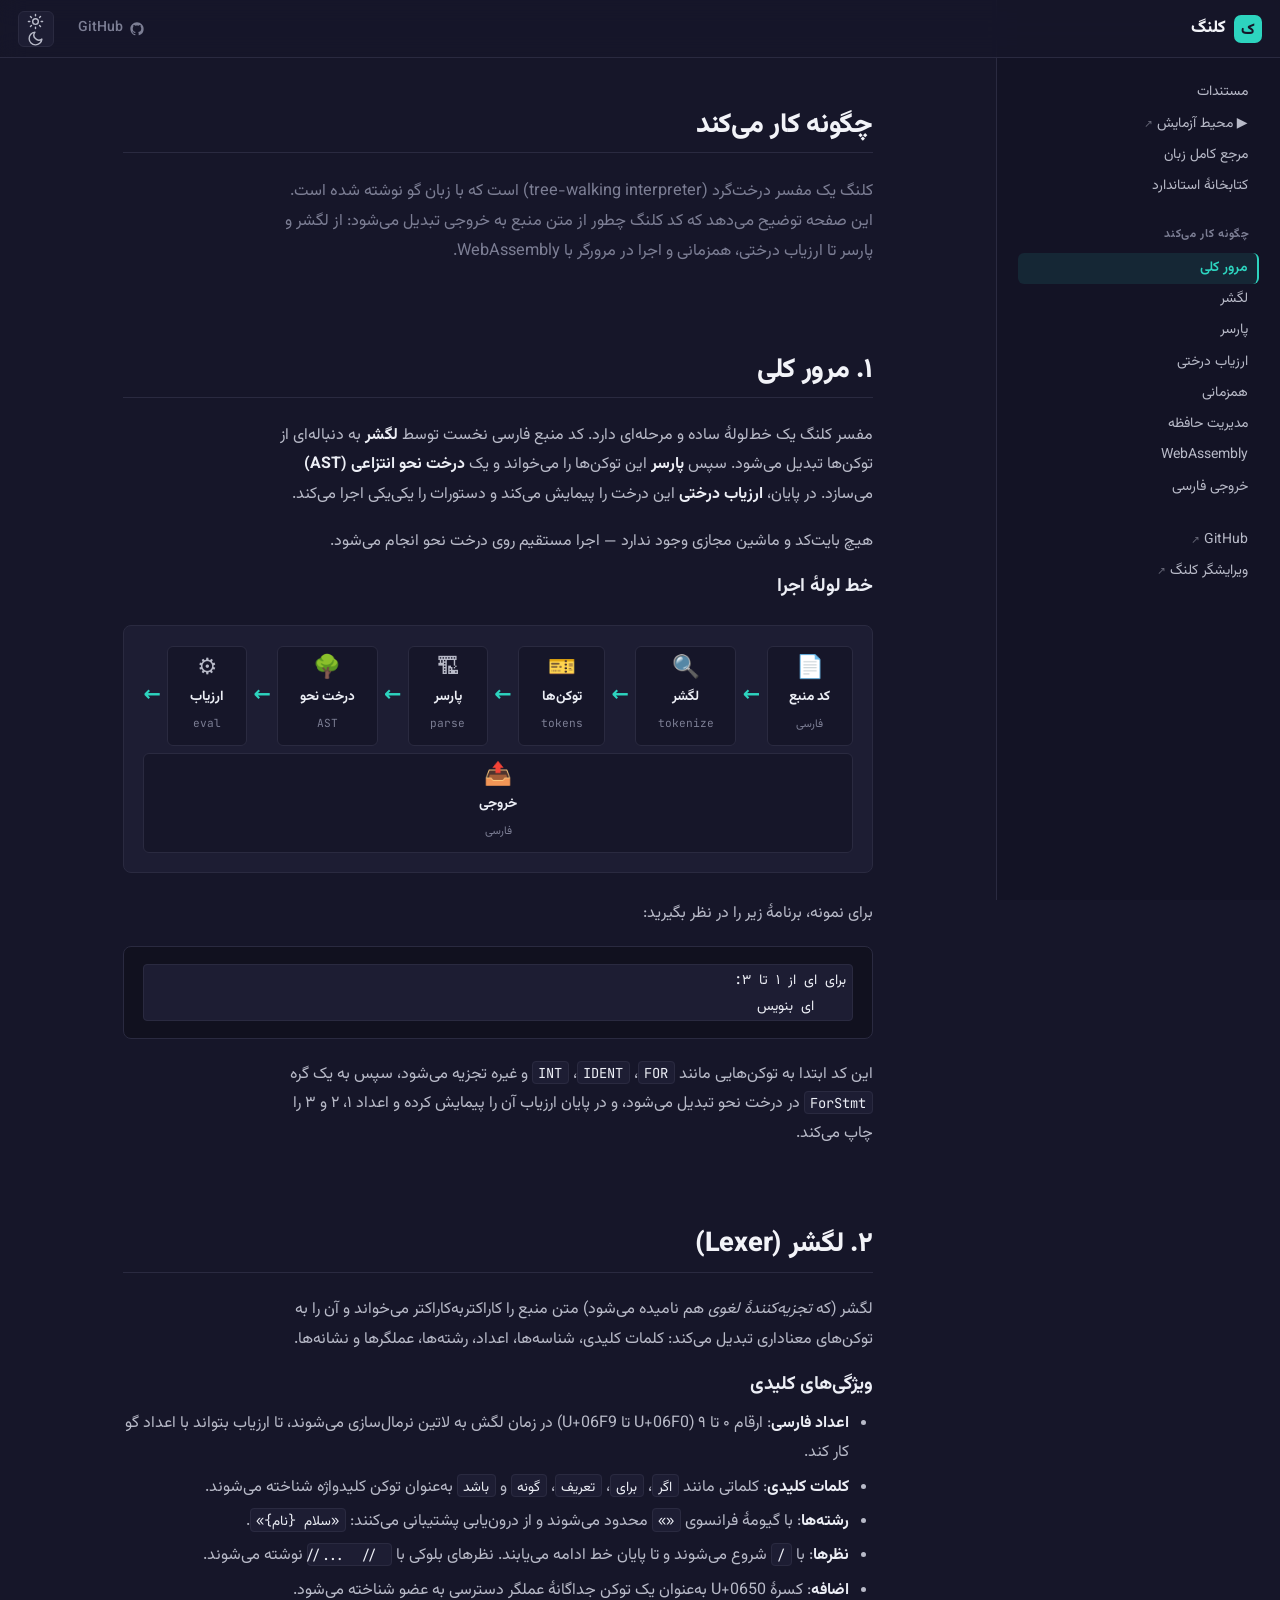
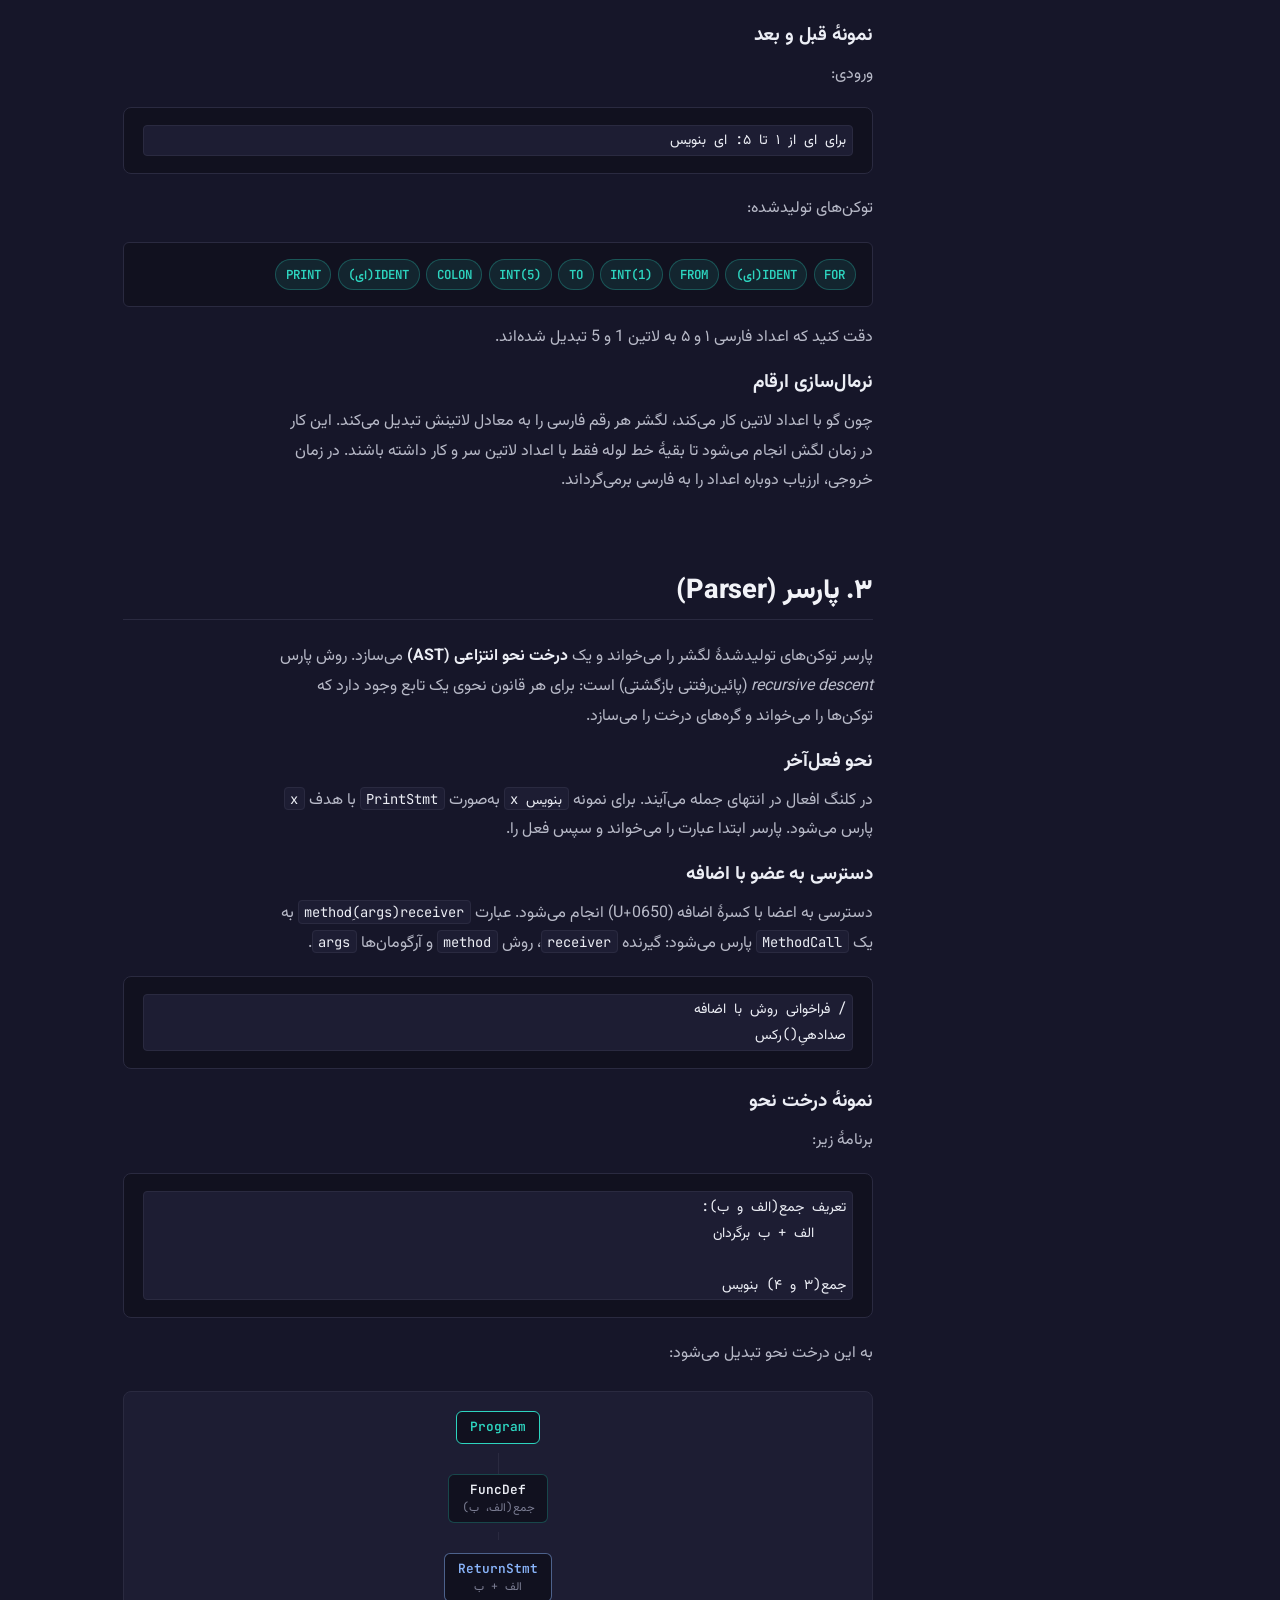
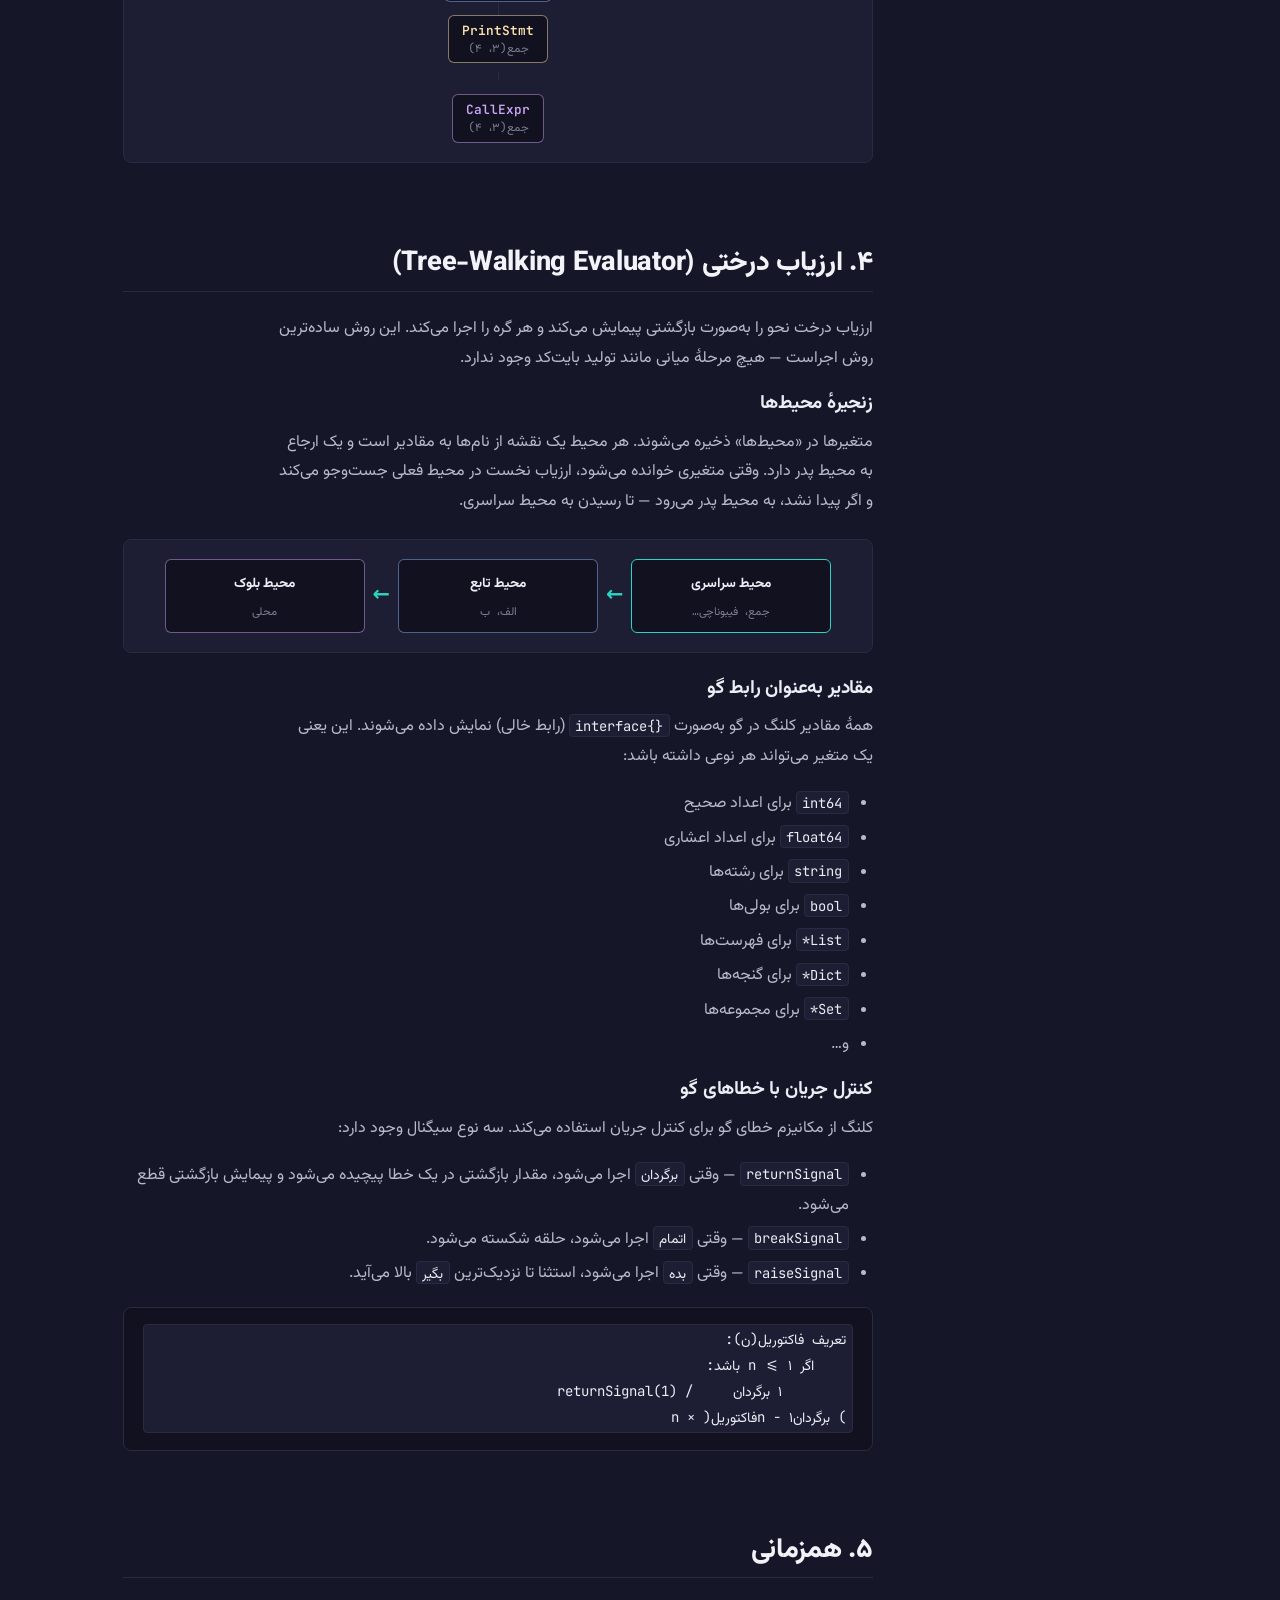
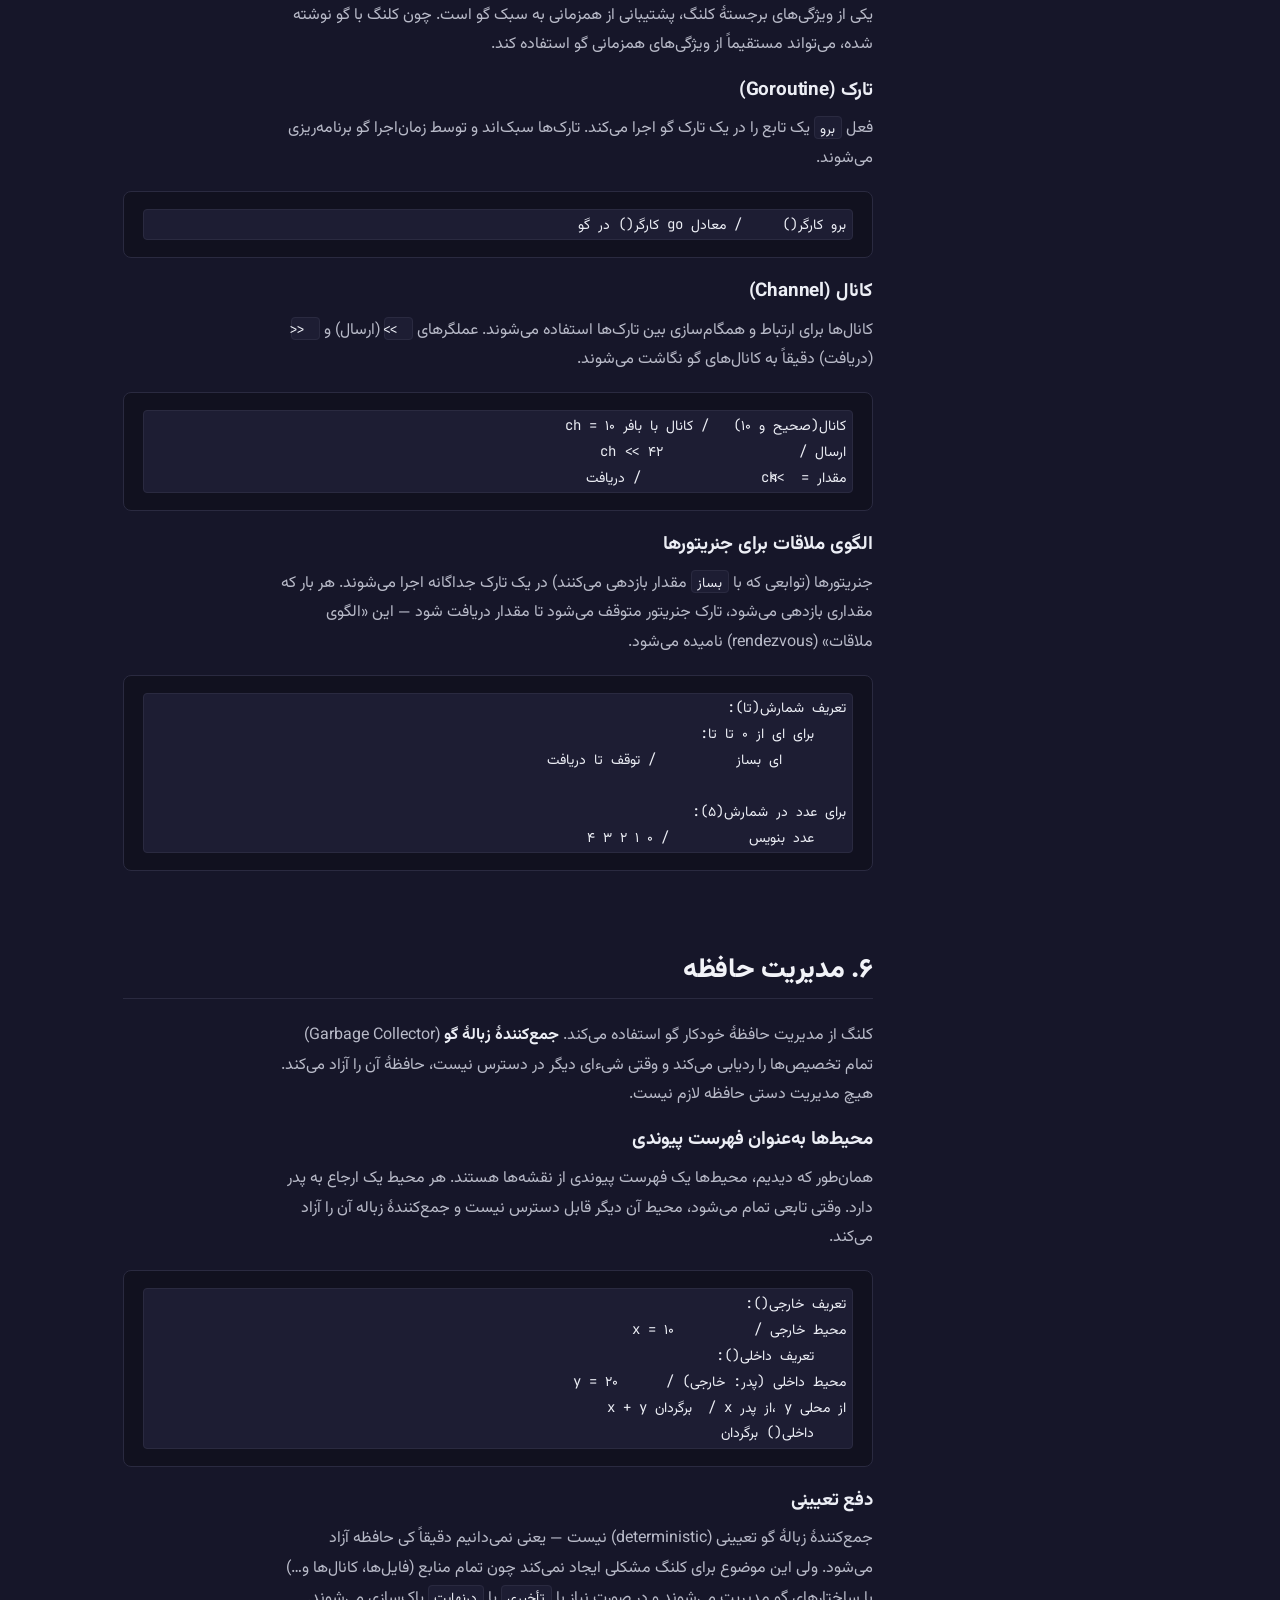
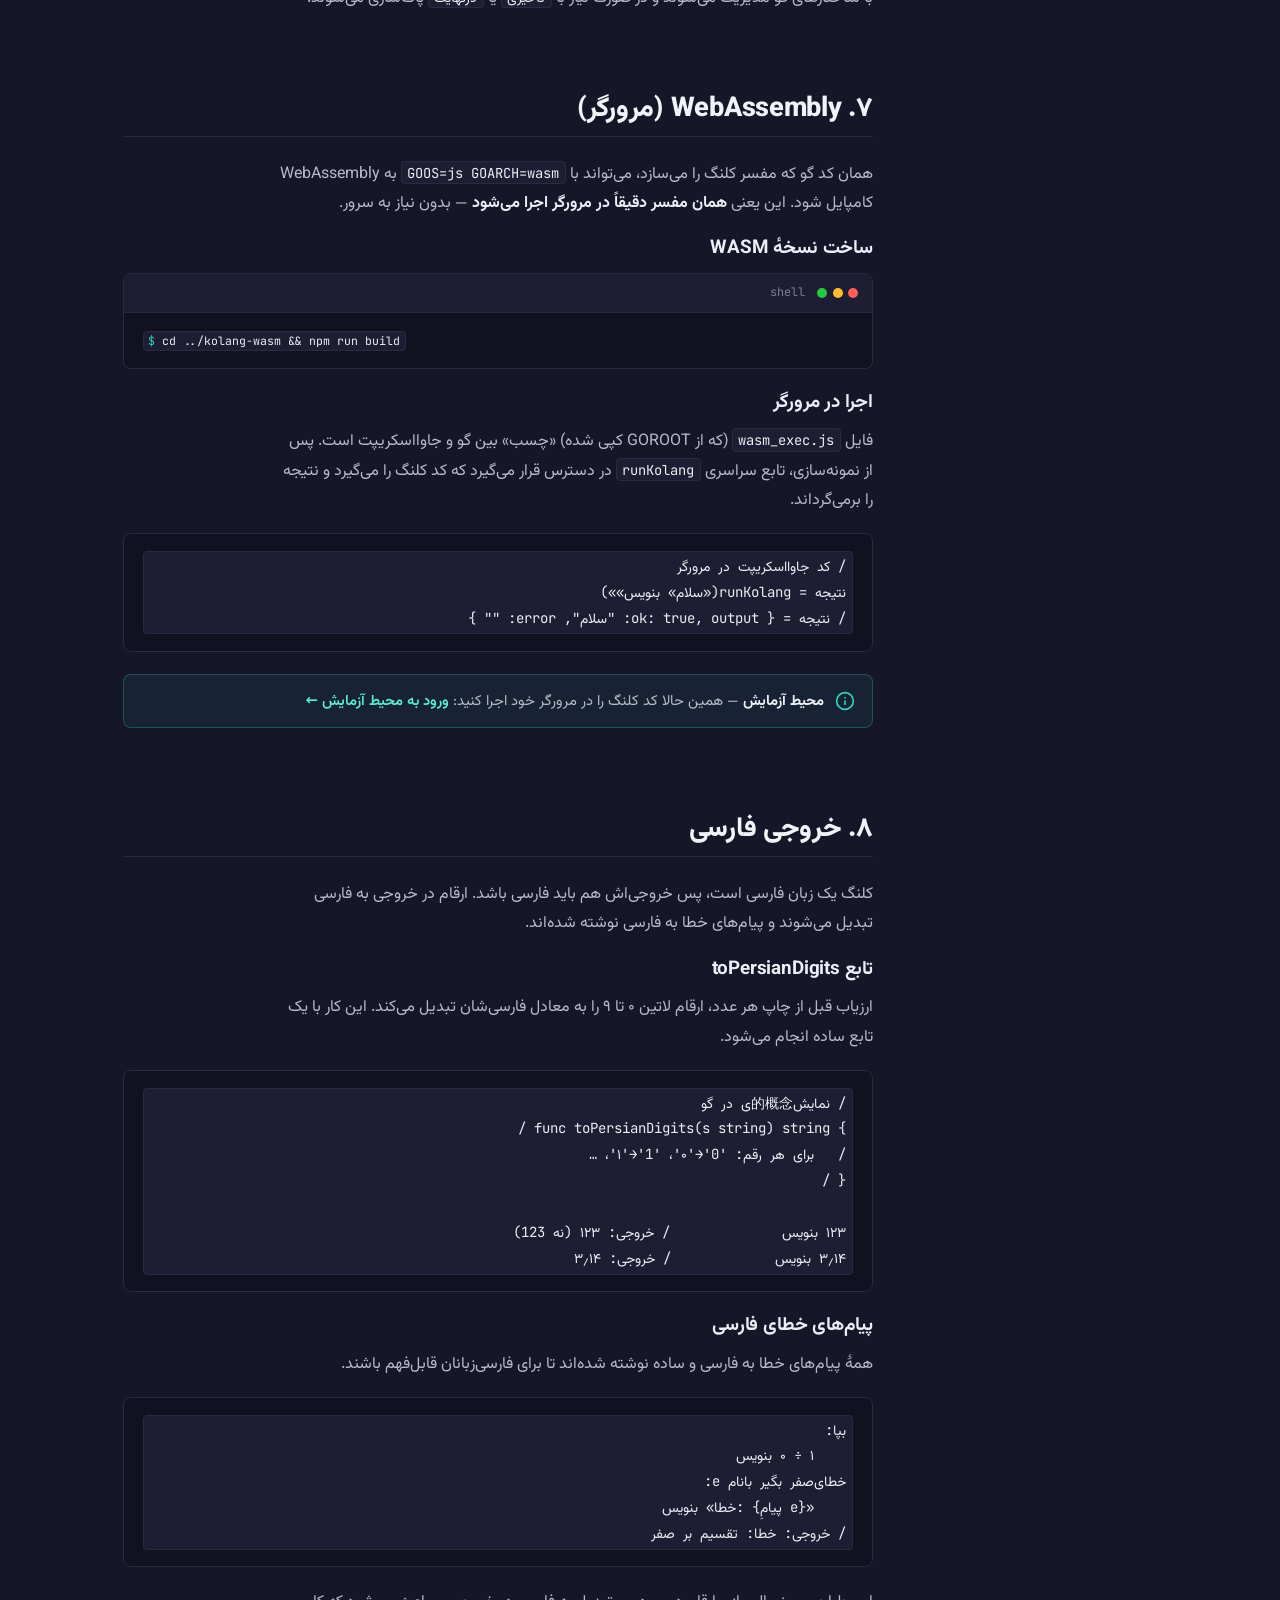
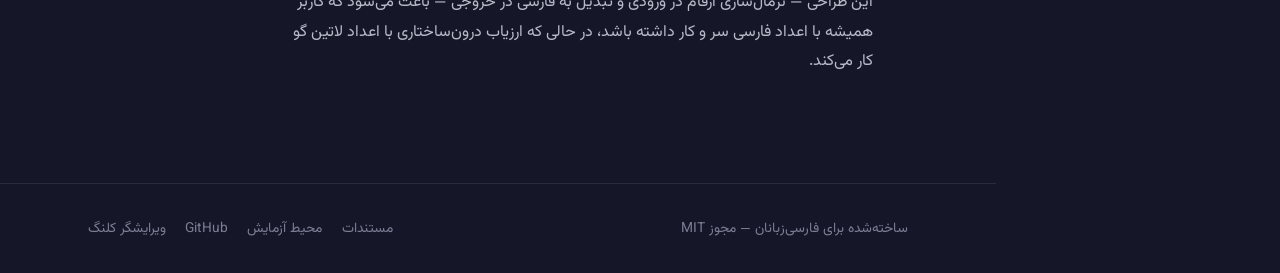
==== commit 376a6da4: "ci: close automation loop — kolang is central source of truth" ====
--- a/docs/how-it-works.html
+++ b/docs/how-it-works.html
@@ -13,7 +13,6 @@
 
   <link rel="icon" href="data:image/svg+xml,<svg xmlns='http://www.w3.org/2000/svg' viewBox='0 0 100 100'><rect width='100' height='100' rx='22' fill='%230d9488'/><text x='50' y='72' font-size='62' text-anchor='middle' fill='white' font-family='sans-serif' font-weight='bold'>ک</text></svg>">
 
-  <link rel="stylesheet" href="kolang-syntax-theme.css">
   <link rel="stylesheet" href="docs.css">
 </head>
 <body>
@@ -47,7 +46,7 @@
 
       <div class="sb-section">
         <a class="sb-link" href="index.html">مستندات</a>
-        <a class="sb-link" href="playground.html">▶ محیط آزمایش</a>
+        <a class="sb-link external" href="https://github.com/faralidev/kolang-web" target="_blank" rel="noopener">▶ محیط آزمایش</a>
         <a class="sb-link" href="reference.html">مرجع کامل زبان</a>
         <a class="sb-link" href="stdlib.html">کتابخانهٔ استاندارد</a>
       </div>
@@ -66,7 +65,7 @@
 
       <div class="sb-section">
         <a class="sb-link external" href="https://github.com/faralidev/kolang" target="_blank" rel="noopener">GitHub</a>
-        <a class="sb-link external" href="https://github.com/faralidev/kolang-ide" target="_blank" rel="noopener">ویرایشگر کلنگ</a>
+        <a class="sb-link external" href="https://github.com/faralidev/kolang-mobile" target="_blank" rel="noopener">ویرایشگر کلنگ</a>
       </div>
 
     </nav>
@@ -381,7 +380,7 @@
         <h3 class="section-h3">ساخت نسخهٔ WASM</h3>
         <div class="terminal">
           <div class="terminal-bar"><span class="dots"><span class="dot dot-r"></span><span class="dot dot-y"></span><span class="dot dot-g"></span></span><span class="terminal-title">shell</span></div>
-          <pre class="terminal-body"><code><span class="prompt">$</span> GOOS=js GOARCH=wasm go build -o docs/wasm/kolang.wasm ./cmd/wasm</code></pre>
+          <pre class="terminal-body"><code><span class="prompt">$</span> cd ../kolang-wasm && npm run build</code></pre>
         </div>
 
         <h3 class="section-h3">اجرا در مرورگر</h3>
@@ -398,7 +397,7 @@
           <svg class="callout-icon" viewBox="0 0 24 24" fill="none" stroke="currentColor" stroke-width="2" stroke-linecap="round" stroke-linejoin="round" aria-hidden="true"><circle cx="12" cy="12" r="10"/><path d="M12 16v-4M12 8h.01"/></svg>
           <div class="callout-body">
             <strong>محیط آزمایش</strong> — همین حالا کد کلنگ را در مرورگر خود اجرا کنید:
-            <a href="playground.html">ورود به محیط آزمایش ←</a>
+            <a href="https://github.com/faralidev/kolang-web" target="_blank" rel="noopener">ورود به محیط آزمایش ←</a>
           </div>
         </div>
       </section>
@@ -450,9 +449,9 @@
       <span>ساخته‌شده برای فارسی‌زبانان — مجوز MIT</span>
       <div class="footer-links">
         <a href="index.html">مستندات</a>
-        <a href="playground.html">محیط آزمایش</a>
+        <a href="https://github.com/faralidev/kolang-web" target="_blank" rel="noopener">محیط آزمایش</a>
         <a href="https://github.com/faralidev/kolang" target="_blank" rel="noopener">GitHub</a>
-        <a href="https://github.com/faralidev/kolang-ide" target="_blank" rel="noopener">ویرایشگر کلنگ</a>
+        <a href="https://github.com/faralidev/kolang-mobile" target="_blank" rel="noopener">ویرایشگر کلنگ</a>
       </div>
     </div>
   </footer>
--- a/docs/docs.css
+++ b/docs/docs.css
@@ -2,7 +2,7 @@
    docs.css — کلنگ documentation
    --------------------------------------------------------------------------
    Flat, sidebar-driven documentation layout. RTL-first. Light/dark via
-   data-theme="light" on <html> (same attribute kolang-syntax-theme.css reads).
+   data-theme="light" on <html>.
    Sidebar sits on the RIGHT (inline-start in RTL). Content flows on the left.
    ========================================================================== */
 
